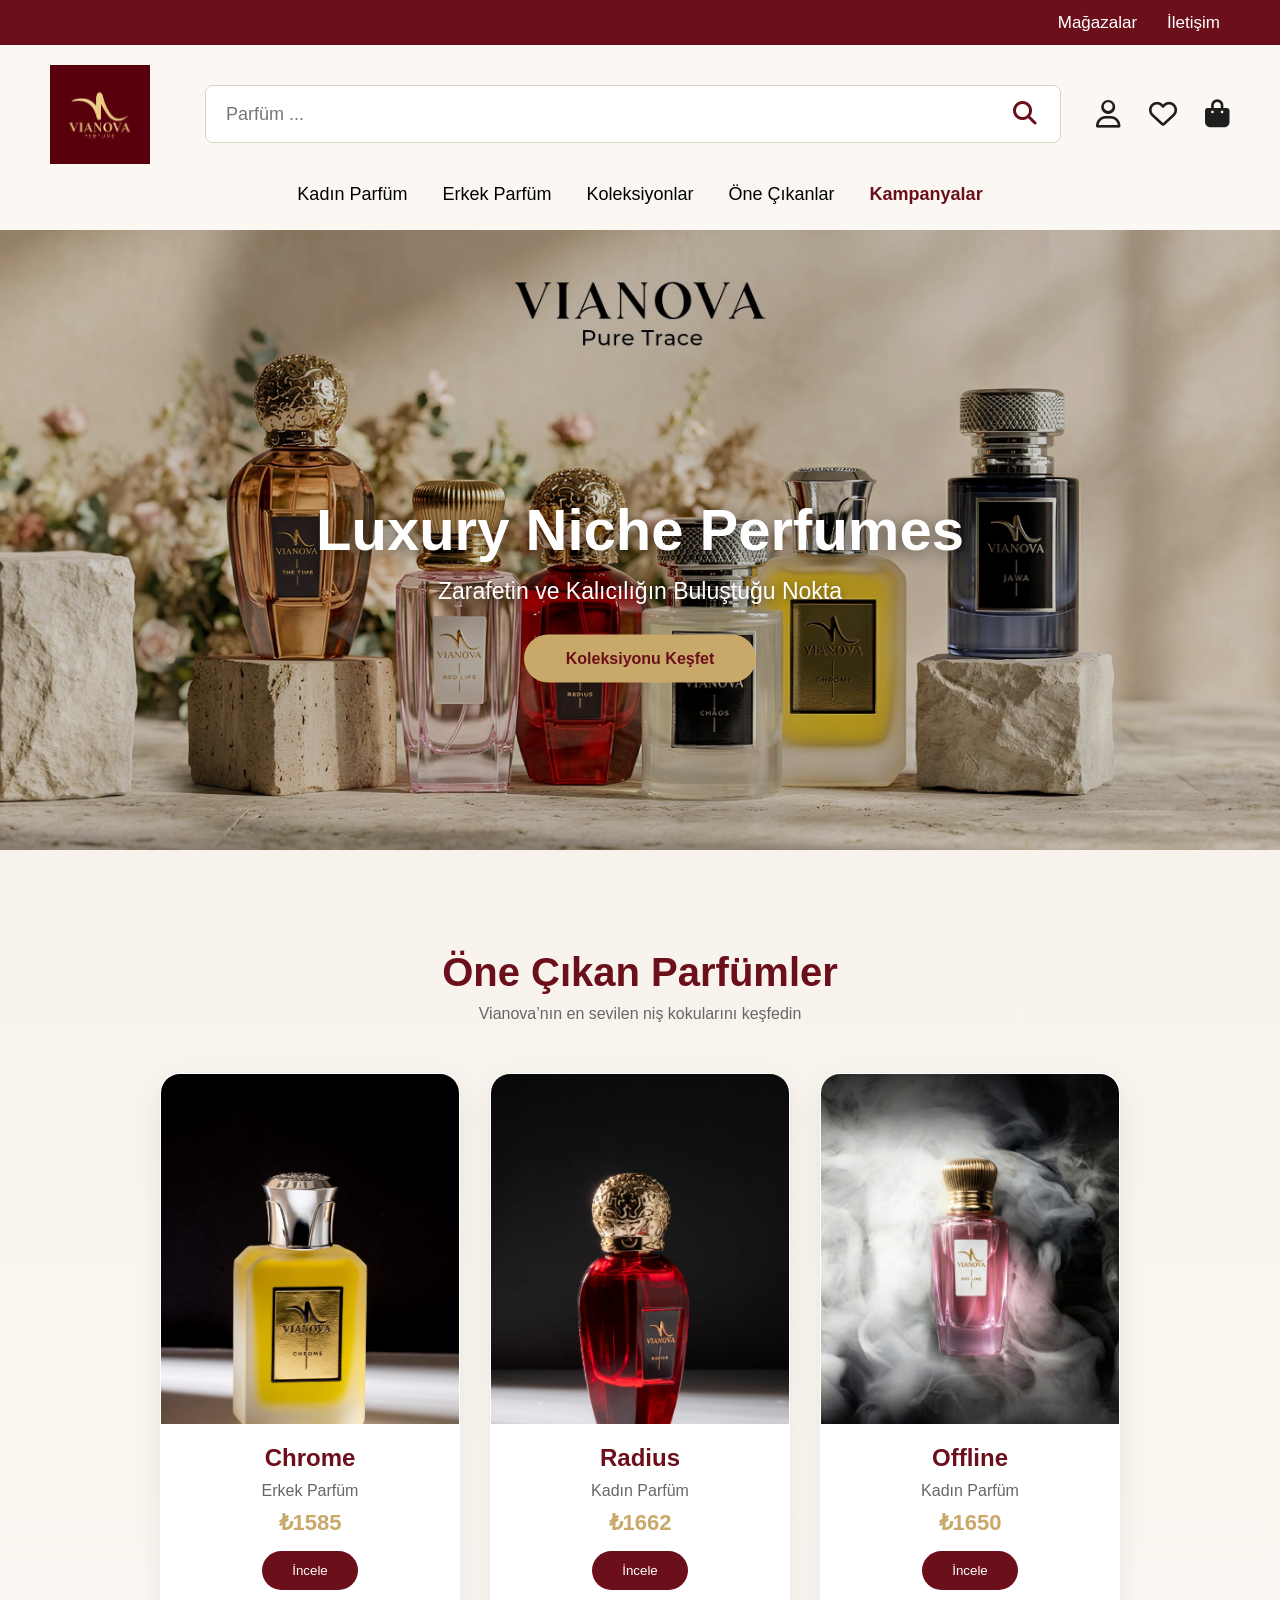
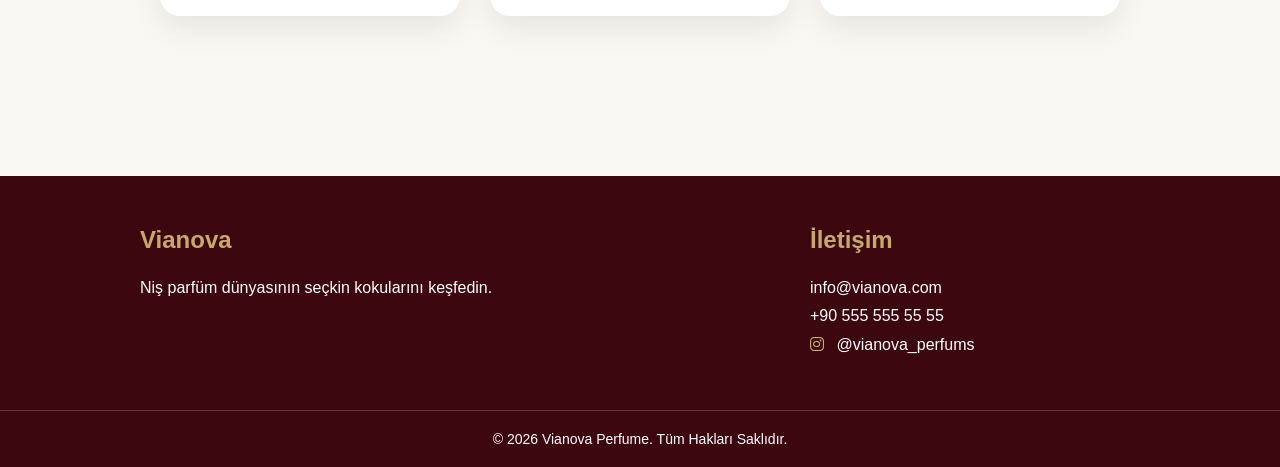
==== index.html @ 957cc96c "Fix image paths in hero section and add fade-up animations for overlay elements" ====
<!DOCTYPE html>
<html lang="tr">
<head>
    <meta charset="UTF-8">
    <meta name="viewport" content="width=device-width, initial-scale=1.0">
    <title>Vianova Parfüm</title>
    <link rel="stylesheet" href="https://cdnjs.cloudflare.com/ajax/libs/font-awesome/6.5.1/css/all.min.css">
    <link rel="stylesheet" href="style.css">
</head>

<body>

    <header class="top-header">

    <div class="top-links">
        <a href="#">Mağazalar</a>
        <a href="#">İletişim</a>
    </div>

    <div class="main-header">
        <div class="logo">
    <img src="../images/vianovalogo.png" alt="Vianova">
</div>

        <div class="search-container">
            <input type="text" id="searchInput">
            <button>
                <i class="fa-solid fa-magnifying-glass"></i>
            </button>
        </div>

        <div class="header-icons">
            <i class="fa-regular fa-user"></i>
            <i class="fa-regular fa-heart"></i>
            <i class="fa-solid fa-bag-shopping"></i>
        </div>
    </div>

    <nav class="category-menu">
        <a href="#"> Kadın Parfüm</a>
        <a href="#"> Erkek Parfüm</a>
        <a href="#"> Koleksiyonlar</a>
        <a href="#">Öne Çıkanlar</a>
        <a href="#">Kampanyalar</a>
    </nav>

</header>

    <section class="hero-banner">

    <img src="..//images/hero-banner.jpeg" alt="Vianova Perfume Collection">

    <div class="hero-overlay">
        <h1>Luxury Niche Perfumes</h1>

        <p>
            Zarafetin ve Kalıcılığın Buluştuğu Nokta
        </p>

        <button>Koleksiyonu Keşfet</button>
    </div>

</section>
    <section class="featured">
    <h2>Öne Çıkan Parfümler</h2>
    <p class="section-subtitle">Vianova’nın en sevilen niş kokularını keşfedin</p>

    <div class="featured-container">

        <div class="featured-card">
            <img src="../images/chrome.jpeg" alt="Chrome">
            <h3>Chrome</h3>
            <p>Erkek Parfüm</p>
            <span>₺1585</span>
            <button>İncele</button>
        </div>

        <div class="featured-card">
            <img src="../images/radius.jpeg" alt="Radius">
            <h3>Radius</h3>
            <p>Kadın Parfüm</p>
            <span>₺1662</span>
            <button>İncele</button>
        </div>

        <div class="featured-card">
            <img src="../images/offline2.jpeg" alt="Offline">
            <h3>Offline</h3>
            <p>Kadın Parfüm</p>
            <span>₺1650</span>
            <button>İncele</button>
        </div>

    </div>
</section>
 <footer class="footer">
    <div class="footer-content">

        <div class="footer-section">
            <h3>Vianova</h3>
            <p>Niş parfüm dünyasının seçkin kokularını keşfedin.</p>
        </div>

        <div class="footer-section contact-section">
            <h3>İletişim</h3>
            <p>info@vianova.com</p>
            <p>+90 555 555 55 55</p>
            <p>
                <i class="fa-brands fa-instagram"></i>
                @vianova_perfums
            </p>
        </div>

    </div>

    <div class="footer-bottom">
        <p>© 2026 Vianova Perfume. Tüm Hakları Saklıdır.</p>
    </div>
</footer>
<script>
const texts = [
    "Parfüm ...",
    "Kadın Parfümleri",
    "Erkek Parfümleri",
    "Niş Kokular",
    "Vianova Koleksiyonu"
];

let textIndex = 0;
let charIndex = 0;

const input = document.getElementById("searchInput");

function typeEffect() {

    let currentText = texts[textIndex];

    input.setAttribute(
        "placeholder",
        currentText.substring(0, charIndex + 1)
    );

    charIndex++;

    if(charIndex === currentText.length){

        setTimeout(() => {

            charIndex = 0;
            textIndex++;

            if(textIndex >= texts.length){
                textIndex = 0;
            }

        }, 1500);
    }
}

setInterval(typeEffect, 120);
</script>
</body>
</html>
---- style.css ----
*{
    margin:0;
    padding:0;
    box-sizing:border-box;
}

:root{
    --burgundy:#6b0f1a;
    --dark-burgundy:#3d0710;
    --gold:#c8a96a;
    --cream:#f7f2eb;
    --light-cream:#fbf8f3;
    --text:#1e1e1e;
}

body{
    font-family:Arial, sans-serif;
    background:var(--light-cream);
    color:var(--text);
}

.top-header{
    width:100%;
    background:var(--light-cream);
}

.top-links{
    height:45px;
    background:var(--burgundy);
    display:flex;
    justify-content:flex-end;
    align-items:center;
    padding:0 60px;
    gap:30px;
}

.top-links a{
    text-decoration:none;
    color:white;
    font-size:17px;
}

.main-header{
    display:flex;
    align-items:center;
    gap:35px;
    padding:20px 50px;
    background:var(--light-cream);
}

.logo{
    min-width:120px;
}

.logo img{
    width:100px;
    height:auto;
    display:block;
}

.search-container{
    flex:1;
    display:flex;
    height:58px;
    border:1px solid #d8cfc3;
    border-radius:8px;
    overflow:hidden;
    background:white;
}

.search-container input{
    flex:1;
    border:none;
    outline:none;
    padding:0 20px;
    font-size:18px;
    background:white;
}

.search-container button{
    width:70px;
    border:none;
    background:white;
    font-size:24px;
    cursor:pointer;
    color:var(--burgundy);
}

.header-icons{
    display:flex;
    gap:28px;
    font-size:28px;
    cursor:pointer;
}

.header-icons i:hover{
    color:var(--gold);
}

.category-menu{
    display:flex;
    justify-content:center;
    gap:35px;
    padding-bottom:25px;
    background:var(--light-cream);
}

.category-menu a{
    text-decoration:none;
    color:black;
    font-size:18px;
}

.category-menu a:hover{
    color:var(--gold);
}

.category-menu a:last-child{
    color:var(--burgundy);
    font-weight:bold;
}

.hero-banner{
    position:relative;
    width:100%;
    height:620px;
    overflow:hidden;
}

.hero-banner img{
    width:100%;
    height:100%;
    object-fit:cover;
    display:block;
}

.hero-banner::before{
    content:"";
    position:absolute;
    inset:0;
    background:rgba(0,0,0,0.18);
    z-index:1;
}

.hero-overlay{
    position:absolute;
    top:58%;
    left:50%;
    transform:translate(-50%,-50%);
    text-align:center;
    color:white;
    z-index:2;
    width:90%;
}

.hero-overlay h1{
    font-size:58px;
    margin-bottom:15px;
    text-shadow:0 4px 15px rgba(0,0,0,0.45);
}

.hero-overlay p{
    font-size:23px;
    margin-bottom:30px;
    text-shadow:0 2px 10px rgba(0,0,0,0.45);
}

.hero-overlay button{
    padding:15px 42px;
    border:none;
    border-radius:30px;
    background:var(--gold);
    color:var(--burgundy);
    font-weight:bold;
    font-size:16px;
    cursor:pointer;
    transition:0.3s;
}

.hero-overlay button:hover{
    transform:translateY(-3px);
    background:#d8bb78;
}

.featured{
    padding:100px 60px 80px;
    background:linear-gradient(to bottom,var(--cream),var(--light-cream));
    text-align:center;
}

.featured h2{
    font-size:40px;
    color:var(--burgundy);
}

.section-subtitle{
    color:#666;
    margin-top:10px;
}

.featured-container{
    display:flex;
    justify-content:center;
    gap:30px;
    margin-top:50px;
    flex-wrap:wrap;
}

.featured-card{
    width:300px;
    background:white;
    border-radius:20px;
    overflow:hidden;
    box-shadow:0 12px 30px rgba(0,0,0,0.08);
    transition:0.3s;
    border:1px solid transparent;
}

.featured-card:hover{
    transform:translateY(-10px);
    border:1px solid var(--gold);
}

.featured-card img{
    width:100%;
    height:350px;
    object-fit:cover;
    display:block;
}

.featured-card h3{
    color:var(--burgundy);
    margin-top:20px;
    font-size:24px;
}

.featured-card p{
    color:#666;
    margin:10px 0;
}

.featured-card span{
    display:block;
    color:var(--gold);
    font-size:22px;
    font-weight:bold;
    margin-bottom:15px;
}

.featured-card button{
    margin-bottom:25px;
    padding:12px 30px;
    border:none;
    background:var(--burgundy);
    color:white;
    border-radius:30px;
    cursor:pointer;
}

.featured-card button:hover{
    background:var(--dark-burgundy);
    color:var(--gold);
}

.footer{
    background:var(--dark-burgundy);
    color:white;
    margin-top:80px;
}

.footer-content{
    max-width:1200px;
    margin:auto;
    padding:50px 100px;
    display:flex;
    justify-content:space-between;
    align-items:flex-start;
}

.footer-section{
    width:45%;
}

.contact-section{
    text-align:left;
    padding-left:120px;
}

.footer-section h3{
    color:var(--gold);
    margin-bottom:20px;
    font-size:24px;
}

.footer-section p{
    color:white;
    line-height:1.8;
    font-size:16px;
}

.footer-section i{
    margin-right:8px;
    color:var(--gold);
}

.footer-bottom{
    border-top:1px solid rgba(255,255,255,0.2);
    text-align:center;
    padding:20px;
    font-size:14px;
    color:white;
}

@media(max-width:768px){
    .main-header{
        flex-direction:column;
        padding:20px;
    }

    .search-container{
        width:100%;
    }

    .category-menu{
        flex-wrap:wrap;
        gap:18px;
        padding:15px;
    }

    .hero-banner{
        height:450px;
    }

    .hero-overlay h1{
        font-size:36px;
    }

    .hero-overlay p{
        font-size:18px;
    }

    .footer-content{
        flex-direction:column;
        padding:40px 30px;
        gap:30px;
    }

    .footer-section{
        width:100%;
    }

    .contact-section{
        padding-left:0;
    }
}
.hero-overlay h1{
    animation:fadeUp 1.5s ease;
}

.hero-overlay p{
    animation:fadeUp 2s ease;
}

.hero-overlay button{
    animation:fadeUp 2.5s ease;
}

@keyframes fadeUp{
    from{
        opacity:0;
        transform:translateY(40px);
    }

    to{
        opacity:1;
        transform:translateY(0);
    }
}

 






/* PRODUCTS PAGE */

.products-header {
  width: 100%;
  background-color: #f7d6e6;
  padding: 18px 60px;
  box-sizing: border-box;
}

.products-navbar {
  display: flex;
  justify-content: space-between;
  align-items: center;
}

.products-logo {
  text-decoration: none;
  font-size: 34px;
  font-weight: bold;
  letter-spacing: 4px;
  color: #d46a92;
}

.products-nav-links {
  display: flex;
  gap: 28px;
}

.products-nav-links a {
  text-decoration: none;
  color: #222;
  font-size: 16px;
  font-weight: 500;
}

.products-nav-links a:hover {
  color: #d46a92;
}

.products-hero {
  text-align: center;
  padding: 70px 20px 35px;
  background: linear-gradient(135deg, #fff5f8, #f7d6e6);
}

.products-hero h1 {
  font-size: 44px;
  color: #2b1d18;
  margin-bottom: 12px;
}

.products-hero p {
  font-size: 18px;
  color: #6f5b52;
}

.filter-section {
  display: flex;
  justify-content: center;
  gap: 15px;
  padding: 30px 20px;
  flex-wrap: wrap;
  background-color: #fff;
}

.filter-section input,
.filter-section select {
  padding: 12px 15px;
  border: 1px solid #d9b8c7;
  border-radius: 8px;
  font-size: 15px;
  outline: none;
  min-width: 180px;
}

.filter-section input:focus,
.filter-section select:focus {
  border-color: #d46a92;
}

.products-container {
  width: 90%;
  margin: 30px auto 70px;
  display: grid;
  grid-template-columns: repeat(auto-fit, minmax(260px, 1fr));
  gap: 30px;
}

.product-card {
  background-color: #fff;
  border-radius: 18px;
  overflow: hidden;
  box-shadow: 0 8px 24px rgba(0, 0, 0, 0.10);
  transition: 0.3s ease;
}

.product-card:hover {
  transform: translateY(-8px);
}

.product-img {
  width: 100%;
  height: 330px;
  object-fit: cover;
  display: block;
  background-color: #f4f4f4;
}

.product-info {
  padding: 20px;
}

.category-tag {
  display: inline-block;
  background-color: #2b1d18;
  color: white;
  padding: 5px 13px;
  border-radius: 20px;
  font-size: 12px;
  margin-bottom: 10px;
}

.product-info h3 {
  font-size: 24px;
  color: #2b1d18;
  margin-bottom: 6px;
}

.brand,
.scent {
  color: #7b6b63;
  margin-bottom: 5px;
}

.price {
  font-size: 21px;
  font-weight: bold;
  color: #d46a92;
  margin: 12px 0;
}

.product-buttons {
  display: flex;
  gap: 10px;
  margin-top: 15px;
}

.product-buttons button {
  flex: 1;
  padding: 10px;
  border: none;
  border-radius: 8px;
  background-color: #2b1d18;
  color: white;
  cursor: pointer;
  transition: 0.3s;
}

.product-buttons button:hover {
  background-color: #d46a92;
}

.cart-btn {
  background-color: #d46a92 !important;
}

.cart-btn:hover {
  background-color: #2b1d18 !important;
}

.no-products {
  grid-column: 1 / -1;
  text-align: center;
  font-size: 20px;
  color: #7b6b63;
}

@media (max-width: 768px) {
  .products-header {
    padding: 18px 25px;
  }

  .products-navbar {
    flex-direction: column;
    gap: 15px;
  }

  .products-nav-links {
    flex-wrap: wrap;
    justify-content: center;
    gap: 15px;
  }

  .products-hero h1 {
    font-size: 32px;
  }
}
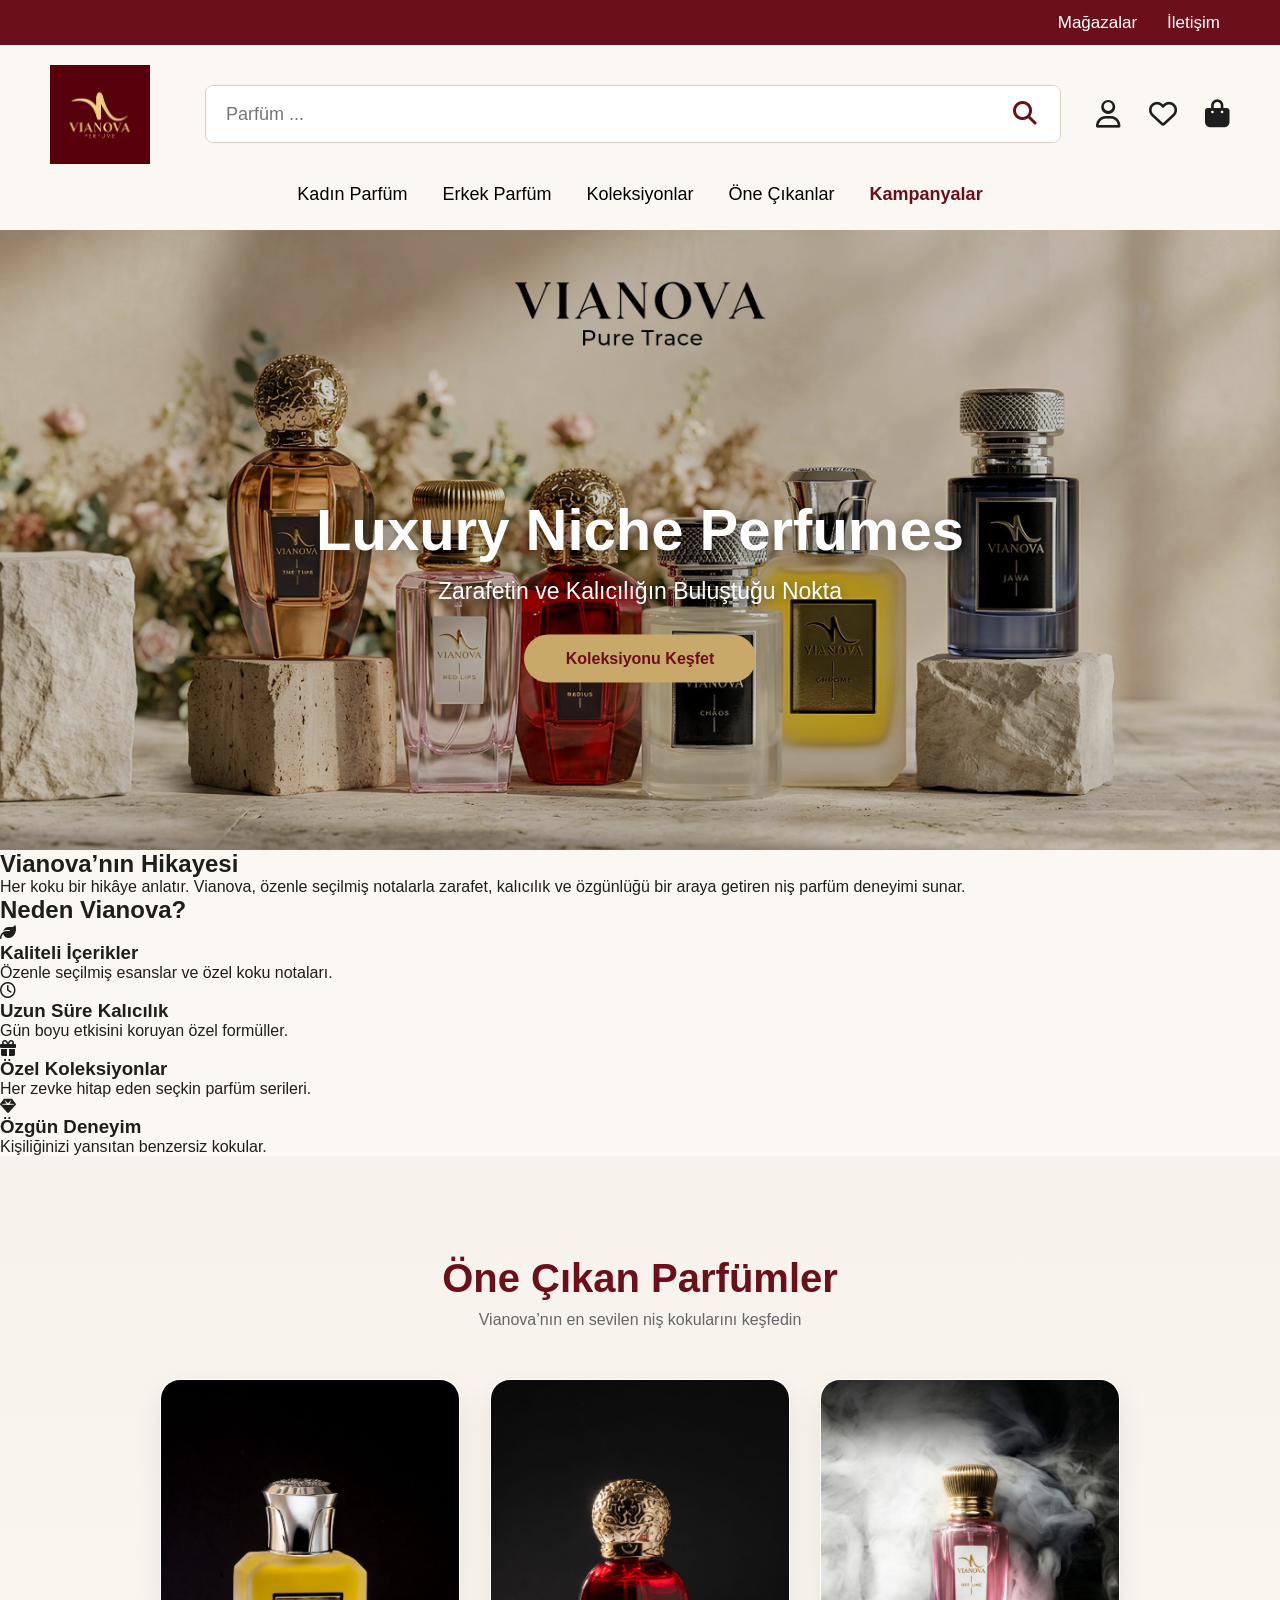
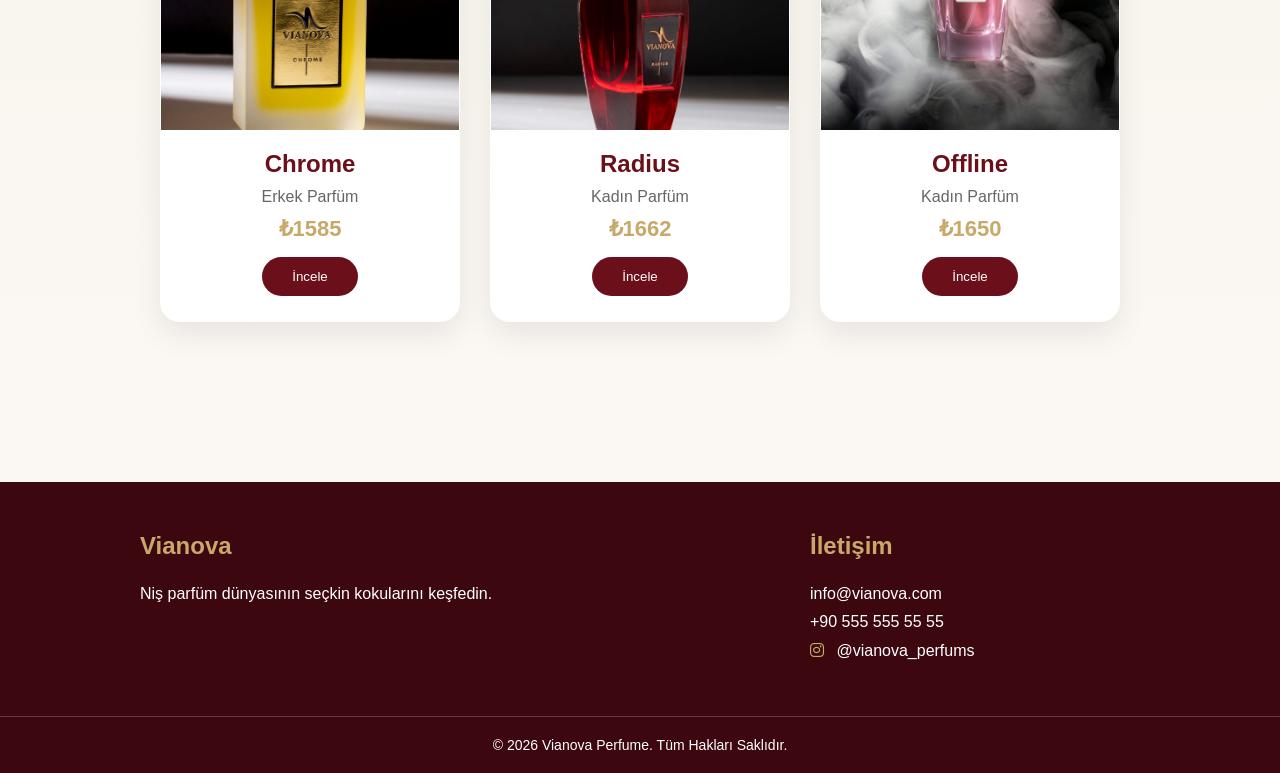
==== commit dac0371c: "Add main HTML structure with header, hero section, brand story, and featured products" ====
--- a/index.html
+++ b/index.html
@@ -61,6 +61,47 @@
     </div>
 
 </section>
+<section class="brand-story">
+    <h2>Vianova’nın Hikayesi</h2>
+    <p>
+        Her koku bir hikâye anlatır. Vianova, özenle seçilmiş notalarla
+        zarafet, kalıcılık ve özgünlüğü bir araya getiren niş parfüm
+        deneyimi sunar.
+    </p>
+</section>
+<section class="why-vianova">
+
+    <h2>Neden Vianova?</h2>
+
+    <div class="why-container">
+
+        <div class="why-card">
+            <i class="fa-solid fa-leaf"></i>
+            <h3>Kaliteli İçerikler</h3>
+            <p>Özenle seçilmiş esanslar ve özel koku notaları.</p>
+        </div>
+
+        <div class="why-card">
+            <i class="fa-regular fa-clock"></i>
+            <h3>Uzun Süre Kalıcılık</h3>
+            <p>Gün boyu etkisini koruyan özel formüller.</p>
+        </div>
+
+        <div class="why-card">
+            <i class="fa-solid fa-gift"></i>
+            <h3>Özel Koleksiyonlar</h3>
+            <p>Her zevke hitap eden seçkin parfüm serileri.</p>
+        </div>
+
+        <div class="why-card">
+            <i class="fa-solid fa-gem"></i>
+            <h3>Özgün Deneyim</h3>
+            <p>Kişiliğinizi yansıtan benzersiz kokular.</p>
+        </div>
+
+    </div>
+
+</section>
     <section class="featured">
     <h2>Öne Çıkan Parfümler</h2>
     <p class="section-subtitle">Vianova’nın en sevilen niş kokularını keşfedin</p>
--- a/style.css
+++ b/style.css
@@ -353,29 +353,6 @@
         padding-left:0;
     }
 }
-.hero-overlay h1{
-    animation:fadeUp 1.5s ease;
-}
-
-.hero-overlay p{
-    animation:fadeUp 2s ease;
-}
-
-.hero-overlay button{
-    animation:fadeUp 2.5s ease;
-}
-
-@keyframes fadeUp{
-    from{
-        opacity:0;
-        transform:translateY(40px);
-    }
-
-    to{
-        opacity:1;
-        transform:translateY(0);
-    }
-}
 
  
 
@@ -580,4 +557,215 @@
   .products-hero h1 {
     font-size: 32px;
   }
-}+}
+ HEAD
+
+
+
+/* PRODUCT DETAIL PAGE */
+
+.detail-page {
+  width: 90%;
+  margin: 40px auto 80px;
+}
+
+.back-link {
+  display: inline-block;
+  margin-bottom: 25px;
+  text-decoration: none;
+  color: #d46a92;
+  font-weight: bold;
+}
+
+.detail-container {
+  display: grid;
+  grid-template-columns: 1fr 1fr;
+  gap: 45px;
+  align-items: start;
+}
+
+.detail-images {
+  width: 100%;
+}
+
+.main-detail-img {
+  width: 100%;
+  height: 560px;
+  object-fit: cover;
+  border-radius: 20px;
+  box-shadow: 0 8px 24px rgba(0, 0, 0, 0.12);
+}
+
+.thumbnail-row {
+  display: flex;
+  gap: 15px;
+  margin-top: 18px;
+}
+
+.thumbnail-row img {
+  width: 110px;
+  height: 110px;
+  object-fit: cover;
+  border-radius: 12px;
+  cursor: pointer;
+  border: 2px solid transparent;
+  transition: 0.3s;
+}
+
+.thumbnail-row img:hover {
+  border-color: #d46a92;
+  transform: scale(1.04);
+}
+
+.detail-info h1 {
+  font-size: 46px;
+  color: #2b1d18;
+  margin: 14px 0 8px;
+}
+
+.detail-brand,
+.detail-scent {
+  color: #7b6b63;
+  font-size: 17px;
+  margin-bottom: 8px;
+}
+
+.detail-price {
+  font-size: 30px;
+  font-weight: bold;
+  color: #d46a92;
+  margin: 18px 0;
+}
+
+.detail-description {
+  font-size: 17px;
+  line-height: 1.7;
+  color: #4f433e;
+  margin-bottom: 28px;
+}
+
+.notes-box {
+  background-color: #fff5f8;
+  padding: 25px;
+  border-radius: 18px;
+  margin-bottom: 28px;
+}
+
+.notes-box h3 {
+  color: #2b1d18;
+  font-size: 24px;
+  margin-bottom: 18px;
+}
+
+.note-item {
+  margin-bottom: 14px;
+  color: #5c4a43;
+  line-height: 1.5;
+}
+
+.note-item strong {
+  display: block;
+  color: #2b1d18;
+  margin-bottom: 4px;
+}
+
+.detail-buttons {
+  display: flex;
+  gap: 15px;
+}
+
+.detail-buttons button {
+  padding: 13px 22px;
+  border: none;
+  border-radius: 10px;
+  cursor: pointer;
+  font-size: 15px;
+  color: white;
+  background-color: #2b1d18;
+  transition: 0.3s;
+}
+
+.detail-buttons button:hover {
+  background-color: #d46a92;
+}
+
+.favorite-btn {
+  background-color: #d46a92 !important;
+}
+
+.favorite-btn:hover {
+  background-color: #2b1d18 !important;
+}
+
+.detail-error {
+  text-align: center;
+  padding: 80px 20px;
+}
+
+.detail-error a {
+  color: #d46a92;
+  font-weight: bold;
+}
+
+@media (max-width: 850px) {
+  .detail-container {
+    grid-template-columns: 1fr;
+  }
+
+  .main-detail-img {
+    height: 430px;
+  }
+
+  .detail-info h1 {
+    font-size: 36px;
+  }
+
+.quiz-popup {
+    position: fixed;
+    top: 120px;
+    left: 20px;
+    width: 250px;
+    background: #f7dede;
+    color: #5a1f2d;
+    padding: 20px;
+    border-radius: 15px;
+    z-index: 999;
+}
+
+.quiz-modal {
+    display: none;
+    position: fixed;
+    inset: 0;
+    background: rgba(0,0,0,0.45);
+    z-index: 1000;
+}
+
+.quiz-box {
+    background: #fff7f8;
+    color: #4a1c27;
+    width: 90%;
+    max-width: 600px;
+    margin: 80px auto;
+    padding: 25px;
+    border-radius: 18px;
+    position: relative;
+}
+
+.quiz-box label {
+    display: block;
+    margin: 8px 0;
+}
+
+.close-btn {
+    position: absolute;
+    top: 12px;
+    right: 12px;
+}
+
+#quizResult {
+    margin-top: 20px;
+    padding: 15px;
+    background: #f7dede;
+    border-radius: 12px;
+
+} }
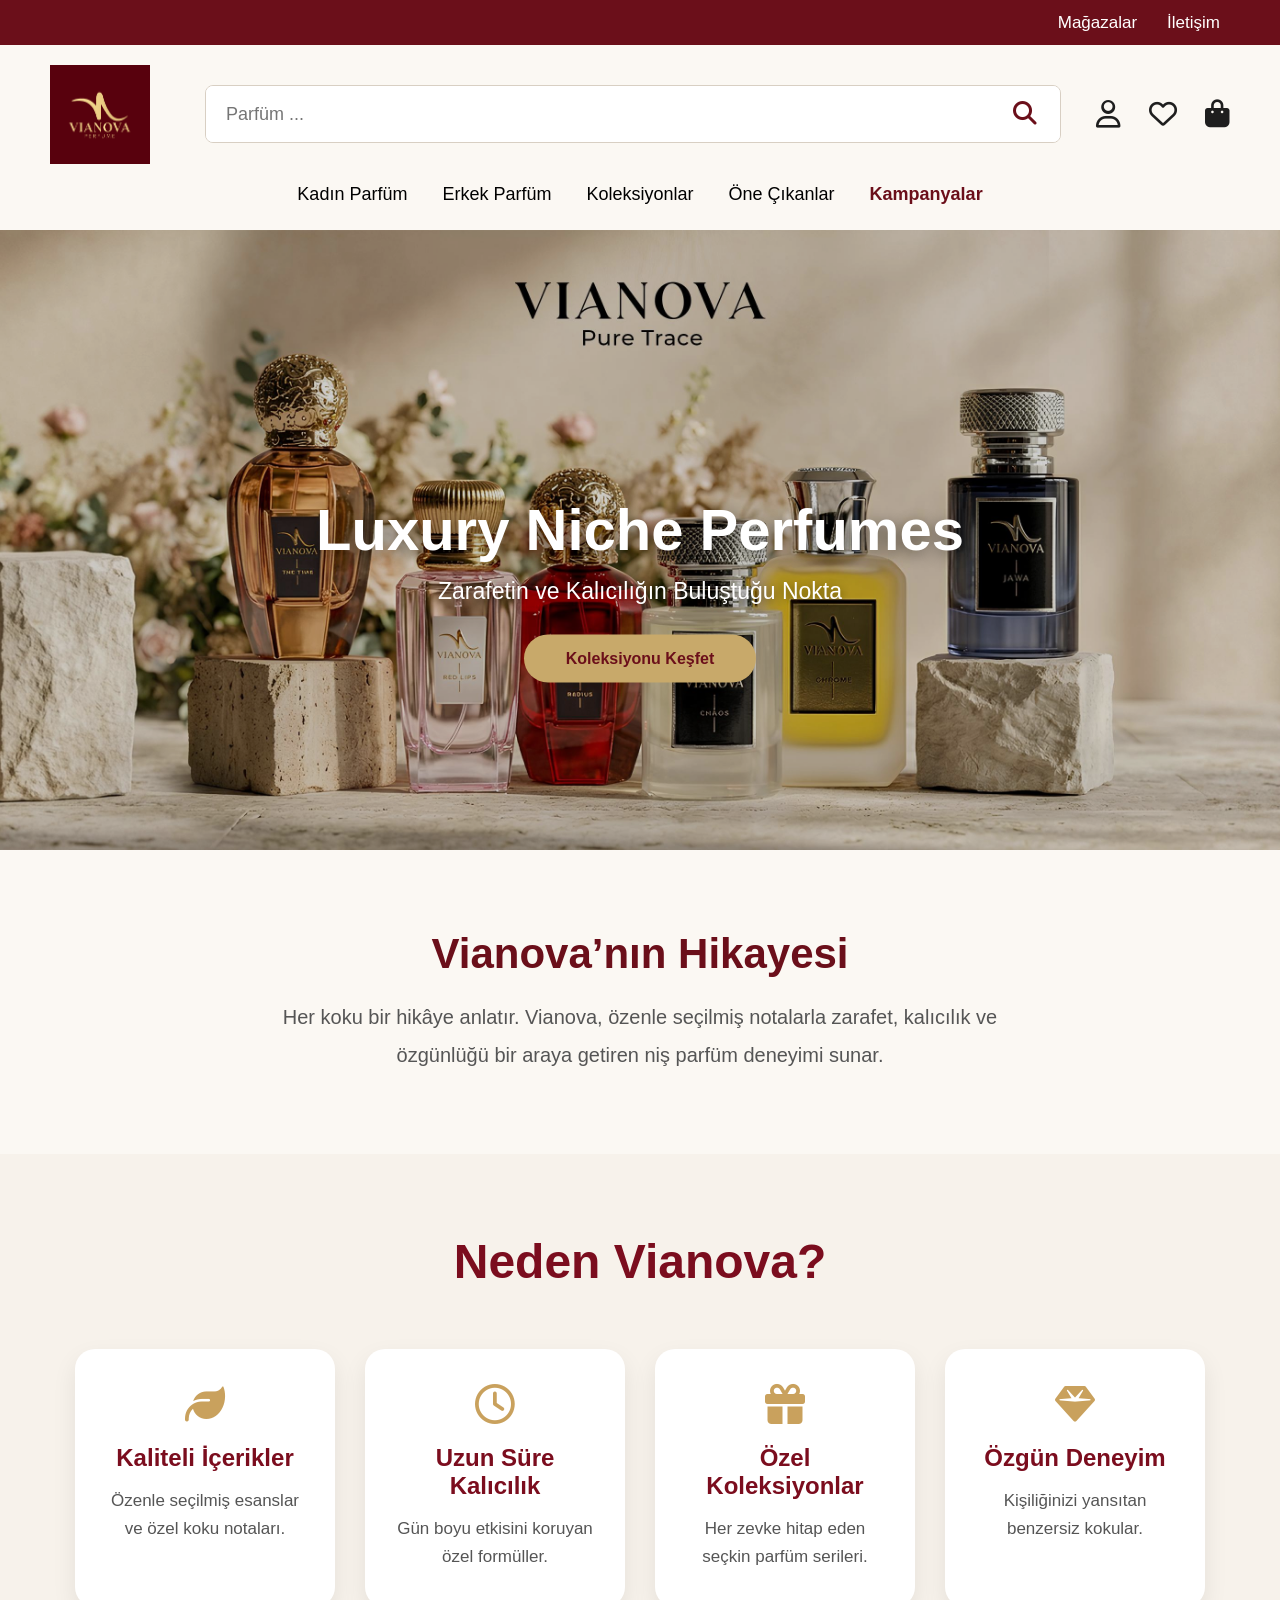
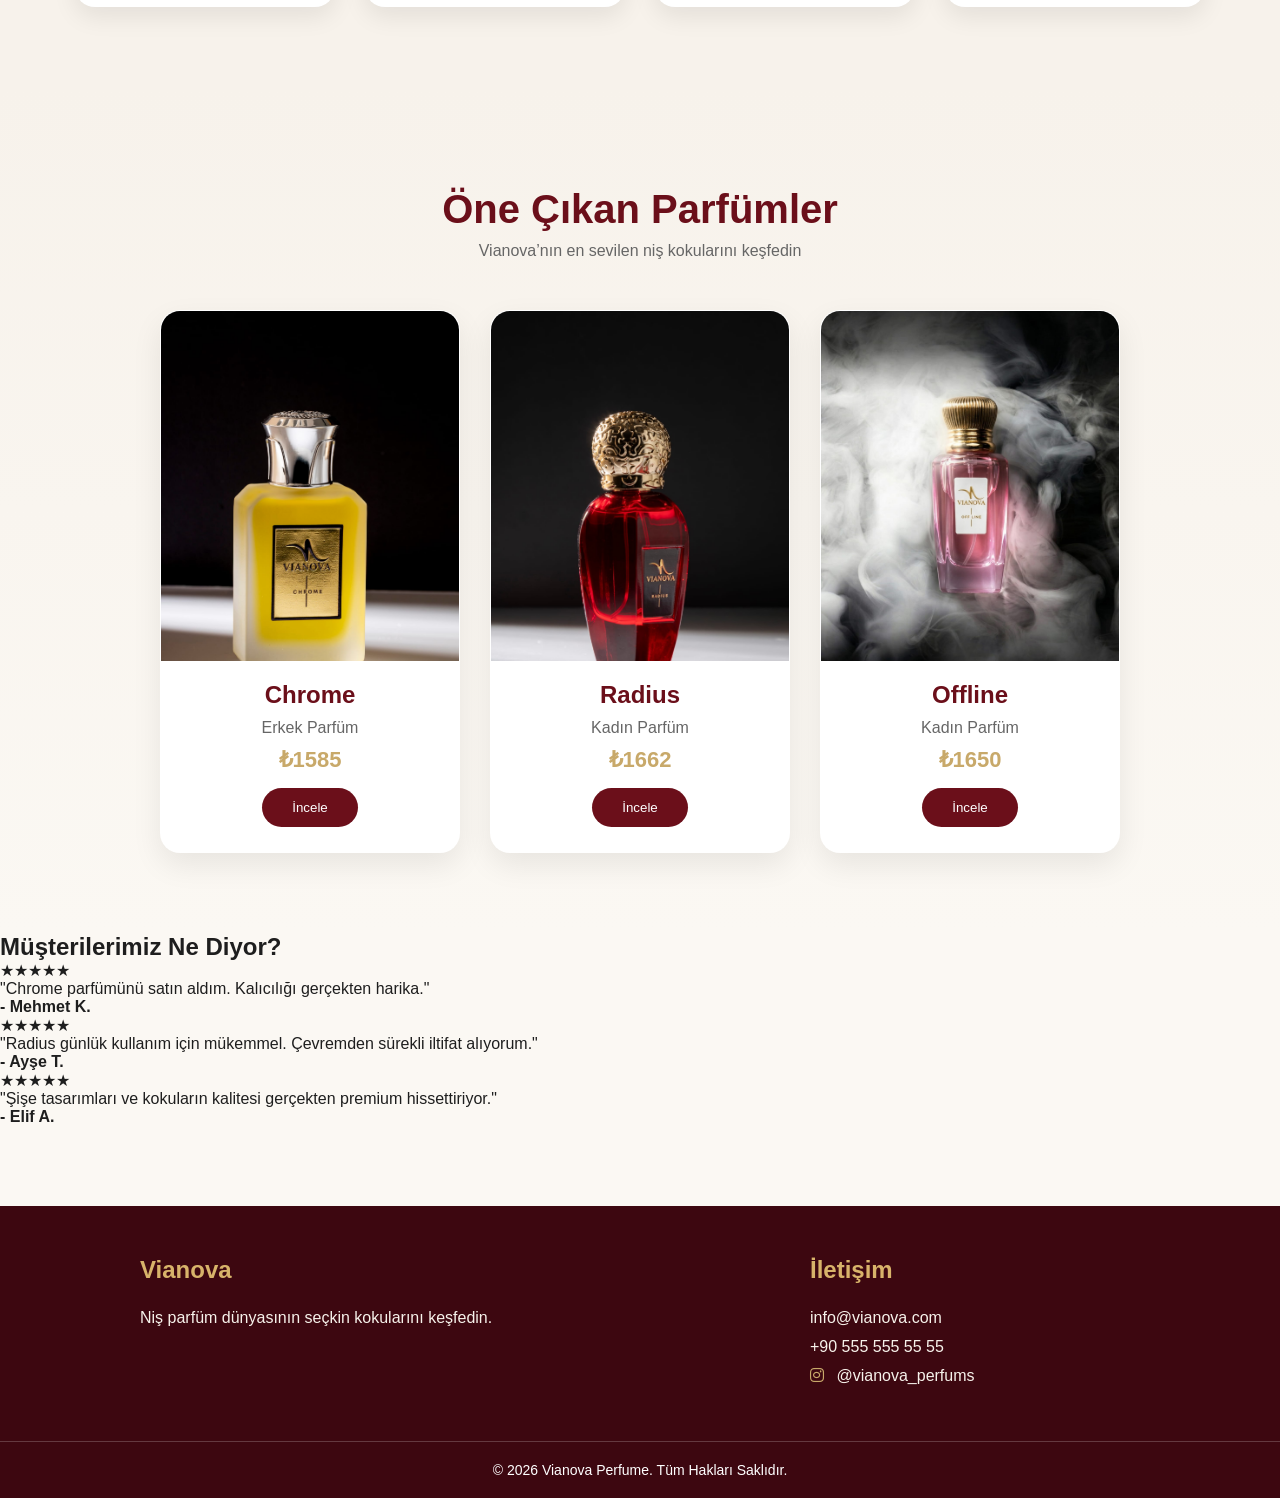
==== commit 58d24b27: "Add customer reviews section to index.html" ====
--- a/index.html
+++ b/index.html
@@ -134,6 +134,42 @@
 
     </div>
 </section>
+<section class="reviews">
+
+    <h2>Müşterilerimiz Ne Diyor?</h2>
+
+    <div class="reviews-container">
+
+        <div class="review-card">
+            <div class="stars">★★★★★</div>
+            <p>
+                "Chrome parfümünü satın aldım.
+                Kalıcılığı gerçekten harika."
+            </p>
+            <h4>- Mehmet K.</h4>
+        </div>
+
+        <div class="review-card">
+            <div class="stars">★★★★★</div>
+            <p>
+                "Radius günlük kullanım için mükemmel.
+                Çevremden sürekli iltifat alıyorum."
+            </p>
+            <h4>- Ayşe T.</h4>
+        </div>
+
+        <div class="review-card">
+            <div class="stars">★★★★★</div>
+            <p>
+                "Şişe tasarımları ve kokuların kalitesi
+                gerçekten premium hissettiriyor."
+            </p>
+            <h4>- Elif A.</h4>
+        </div>
+
+    </div>
+
+</section>
  <footer class="footer">
     <div class="footer-content">
 
--- a/style.css
+++ b/style.css
@@ -287,13 +287,13 @@
 }
 
 .footer-section h3{
-    color:var(--gold);
+    color:#d8b36a;
     margin-bottom:20px;
     font-size:24px;
 }
 
 .footer-section p{
-    color:white;
+    color:#f7f2eb;
     line-height:1.8;
     font-size:16px;
 }
@@ -352,6 +352,110 @@
     .contact-section{
         padding-left:0;
     }
+}
+.hero-overlay h1{
+    animation:fadeUp 1.5s ease;
+}
+
+.hero-overlay p{
+    animation:fadeUp 2s ease;
+}
+
+.hero-overlay button{
+    animation:fadeUp 2.5s ease;
+}
+
+@keyframes fadeUp{
+    from{
+        opacity:0;
+        transform:translateY(40px);
+    }
+
+    to{
+        opacity:1;
+        transform:translateY(0);
+    }
+}
+.hero-banner img{
+    animation:zoomHero 15s infinite alternate ease-in-out;
+}
+
+@keyframes zoomHero{
+    from{
+        transform:scale(1);
+    }
+
+    to{
+        transform:scale(1.08);
+    }
+}
+.brand-story{
+    padding:80px 20px;
+    text-align:center;
+    background:var(--light-cream);
+}
+
+.brand-story h2{
+    font-size:42px;
+    color:var(--burgundy);
+    margin-bottom:20px;
+}
+
+.brand-story p{
+    max-width:800px;
+    margin:auto;
+    font-size:20px;
+    line-height:1.9;
+    color:#555;
+}
+.why-vianova{
+    padding:80px 20px;
+    text-align:center;
+    background:#f7f2eb;
+}
+
+.why-vianova h2{
+    font-size:48px;
+    color:#7b0d1e;
+    margin-bottom:60px;
+}
+
+.why-container{
+    display:flex;
+    justify-content:center;
+    gap:30px;
+    flex-wrap:wrap;
+}
+
+.why-card{
+    width:260px;
+    background:white;
+    padding:35px 25px;
+    border-radius:20px;
+    box-shadow:0 10px 25px rgba(0,0,0,0.08);
+    transition:0.3s;
+}
+
+.why-card:hover{
+    transform:translateY(-10px);
+}
+
+.why-card i{
+    font-size:40px;
+    color:#c9a15d;
+    margin-bottom:20px;
+}
+
+.why-card h3{
+    color:#7b0d1e;
+    font-size:24px;
+    margin-bottom:15px;
+}
+
+.why-card p{
+    color:#555;
+    font-size:17px;
+    line-height:1.7;
 }
 
  
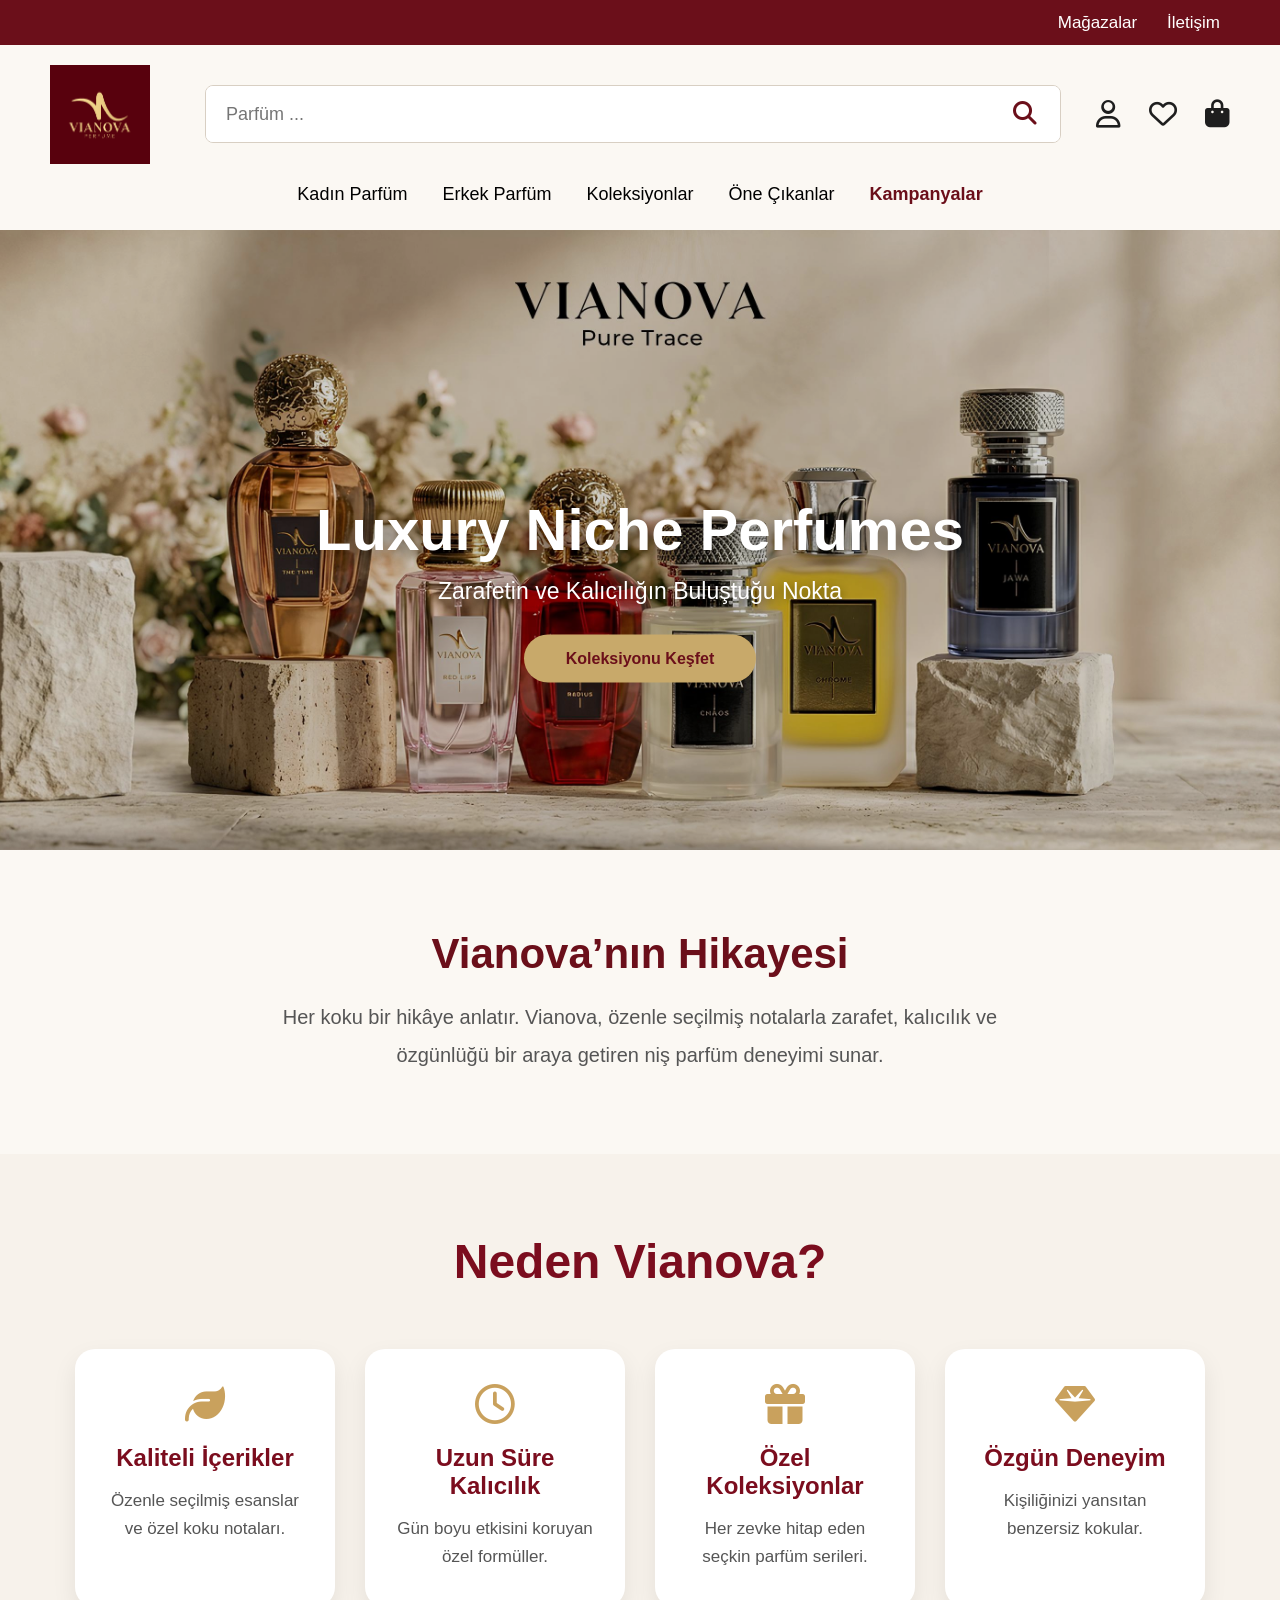
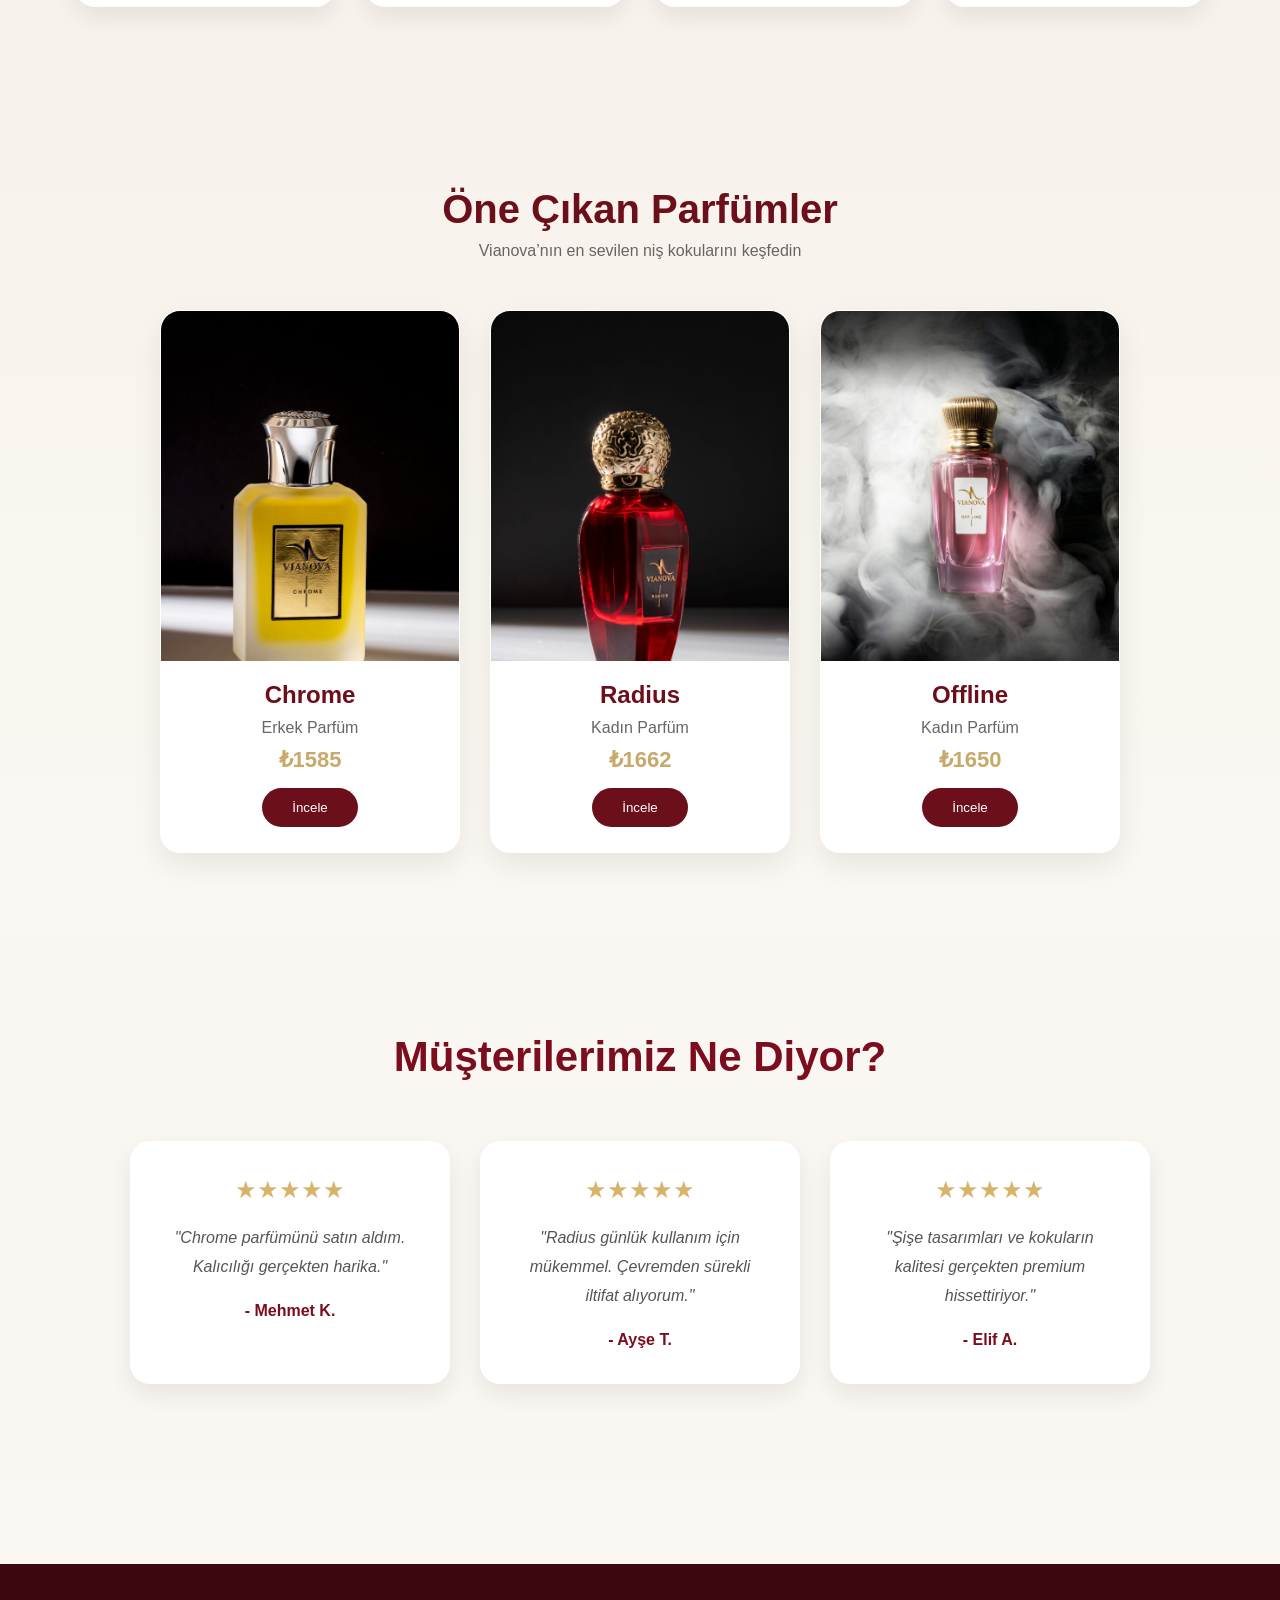
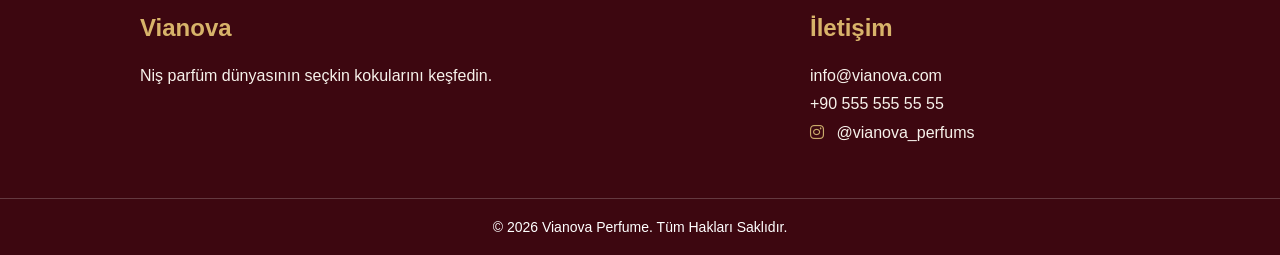
==== commit e8aac36e: "Add loader section to index.html" ====
--- a/index.html
+++ b/index.html
@@ -9,6 +9,10 @@
 </head>
 
 <body>
+    <div id="loader">
+    <h1>VIANOVA</h1>
+    <p>Luxury Niche Perfumes</p>
+</div>
 
     <header class="top-header">
 
--- a/style.css
+++ b/style.css
@@ -457,6 +457,156 @@
     font-size:17px;
     line-height:1.7;
 }
+/* Müşteri Yorumları */
+
+.reviews{
+    padding:100px 50px;
+    text-align:center;
+    background:#faf7f2;
+}
+
+.reviews h2{
+    font-size:42px;
+    color:#7b0d1e;
+    margin-bottom:60px;
+}
+
+.reviews-container{
+    display:flex;
+    justify-content:center;
+    gap:30px;
+    flex-wrap:wrap;
+}
+
+.review-card{
+    width:320px;
+    background:white;
+    padding:35px;
+    border-radius:20px;
+    box-shadow:0 10px 25px rgba(0,0,0,0.08);
+    transition:0.3s;
+}
+
+.review-card:hover{
+    transform:translateY(-8px);
+}
+
+.stars{
+    color:#d8b36a;
+    font-size:24px;
+    margin-bottom:20px;
+}
+
+.review-card p{
+    color:#555;
+    line-height:1.8;
+    font-style:italic;
+}
+
+.review-card h4{
+    margin-top:20px;
+    color:#7b0d1e;
+}
+/* Lüks Açılış Ekranı */
+
+#loader{
+    position:fixed;
+    top:0;
+    left:0;
+    width:100%;
+    height:100vh;
+    background:radial-gradient(circle,#7b0d1e,#3d0710);
+    z-index:9999;
+    display:flex;
+    flex-direction:column;
+    justify-content:center;
+    align-items:center;
+    overflow:hidden;
+    animation:loaderFade 4s forwards;
+}
+
+#loader::before{
+    content:"";
+    position:absolute;
+    width:400px;
+    height:400px;
+    background:rgba(216,179,106,0.12);
+    filter:blur(80px);
+    border-radius:50%;
+    animation:smokeMove 4s infinite alternate;
+}
+
+#loader h1{
+    color:#d8b36a;
+    font-size:90px;
+    letter-spacing:12px;
+    margin-bottom:12px;
+    z-index:2;
+    animation:goldGlow 2s infinite alternate, letterOpen 2s ease;
+}
+
+#loader p{
+    color:#f5efe2;
+    font-size:24px;
+    letter-spacing:5px;
+    z-index:2;
+    animation:fadeText 2.5s ease;
+}
+
+@keyframes goldGlow{
+    from{
+        text-shadow:0 0 10px rgba(216,179,106,0.4);
+    }
+    to{
+        text-shadow:0 0 30px rgba(216,179,106,0.9);
+    }
+}
+
+@keyframes letterOpen{
+    from{
+        letter-spacing:35px;
+        opacity:0;
+    }
+    to{
+        letter-spacing:12px;
+        opacity:1;
+    }
+}
+
+@keyframes fadeText{
+    from{
+        opacity:0;
+        transform:translateY(20px);
+    }
+    to{
+        opacity:1;
+        transform:translateY(0);
+    }
+}
+
+@keyframes smokeMove{
+    from{
+        transform:translate(-120px,-80px);
+    }
+    to{
+        transform:translate(120px,80px);
+    }
+}
+
+@keyframes loaderFade{
+    0%{
+        opacity:1;
+        visibility:visible;
+    }
+    80%{
+        opacity:1;
+        visibility:visible;
+    }
+    100%{
+        opacity:0;
+        visibility:hidden;
+    }
+}
 
  
 
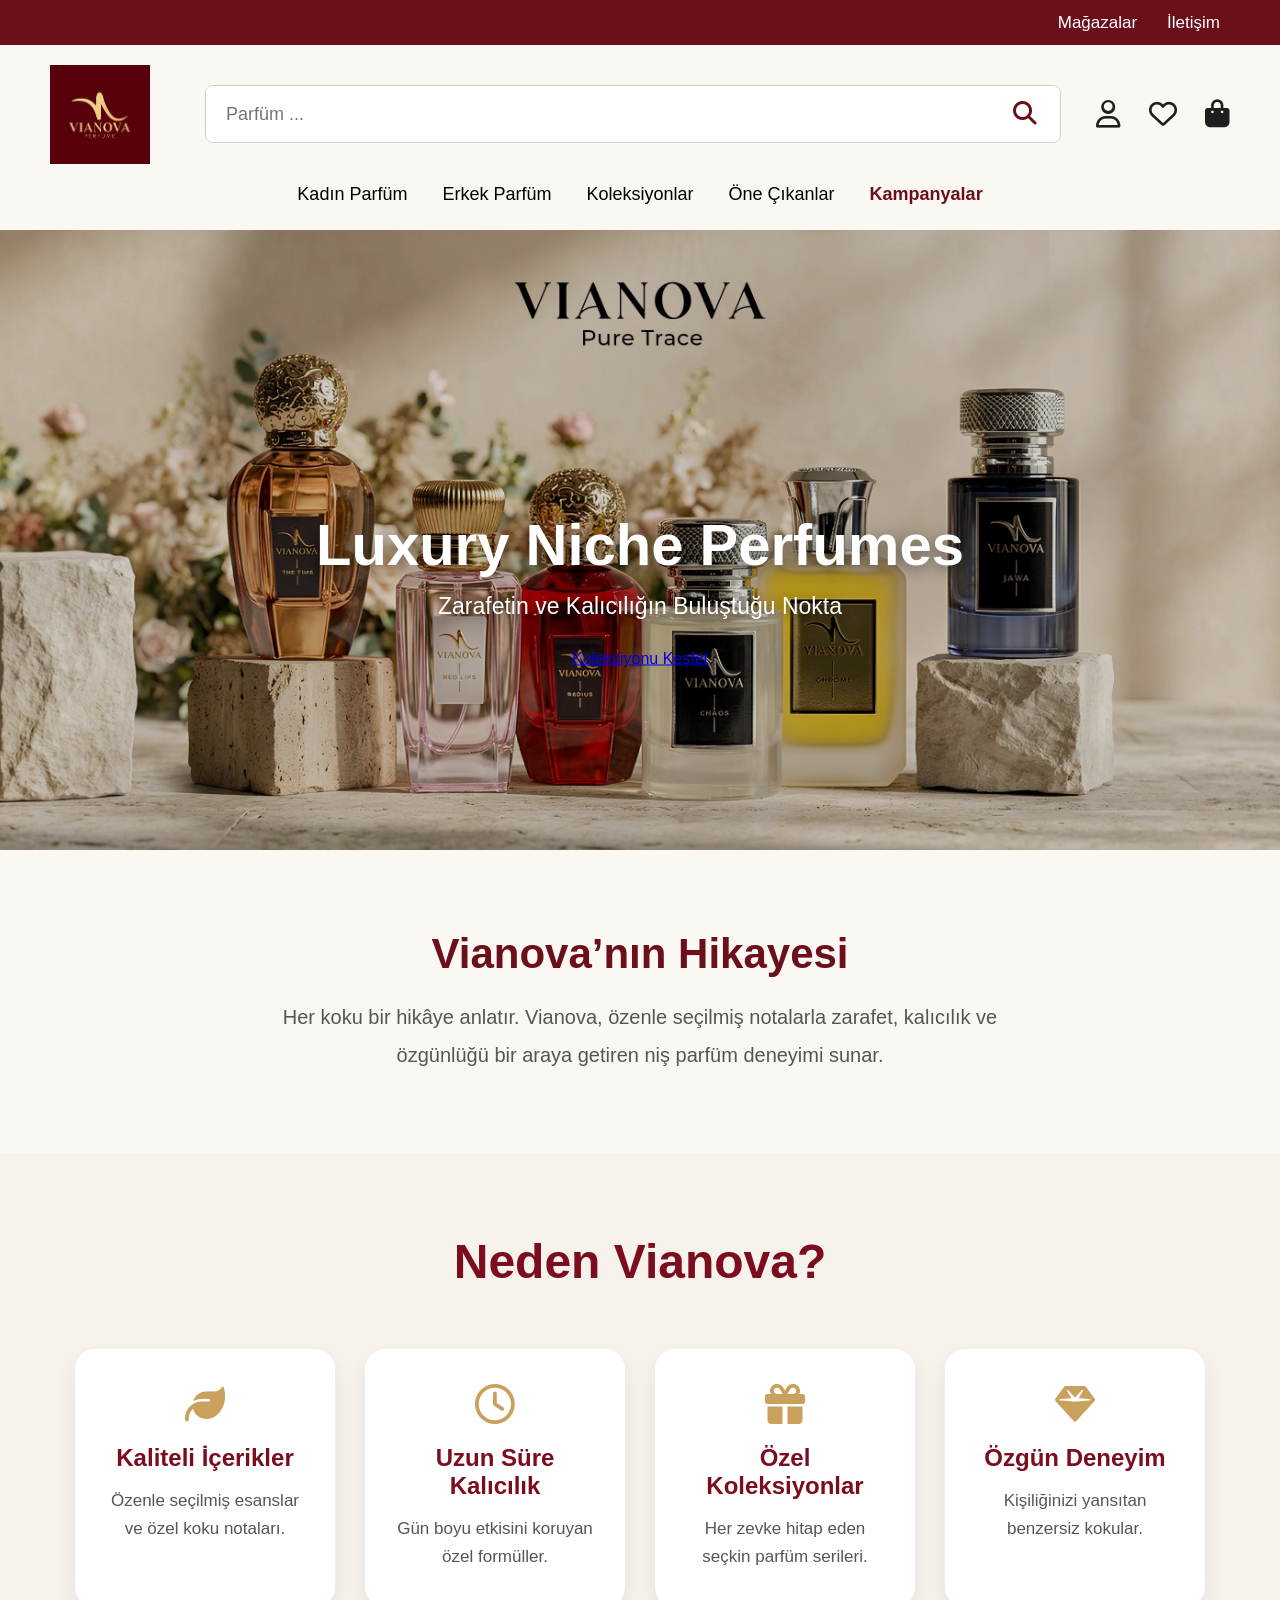
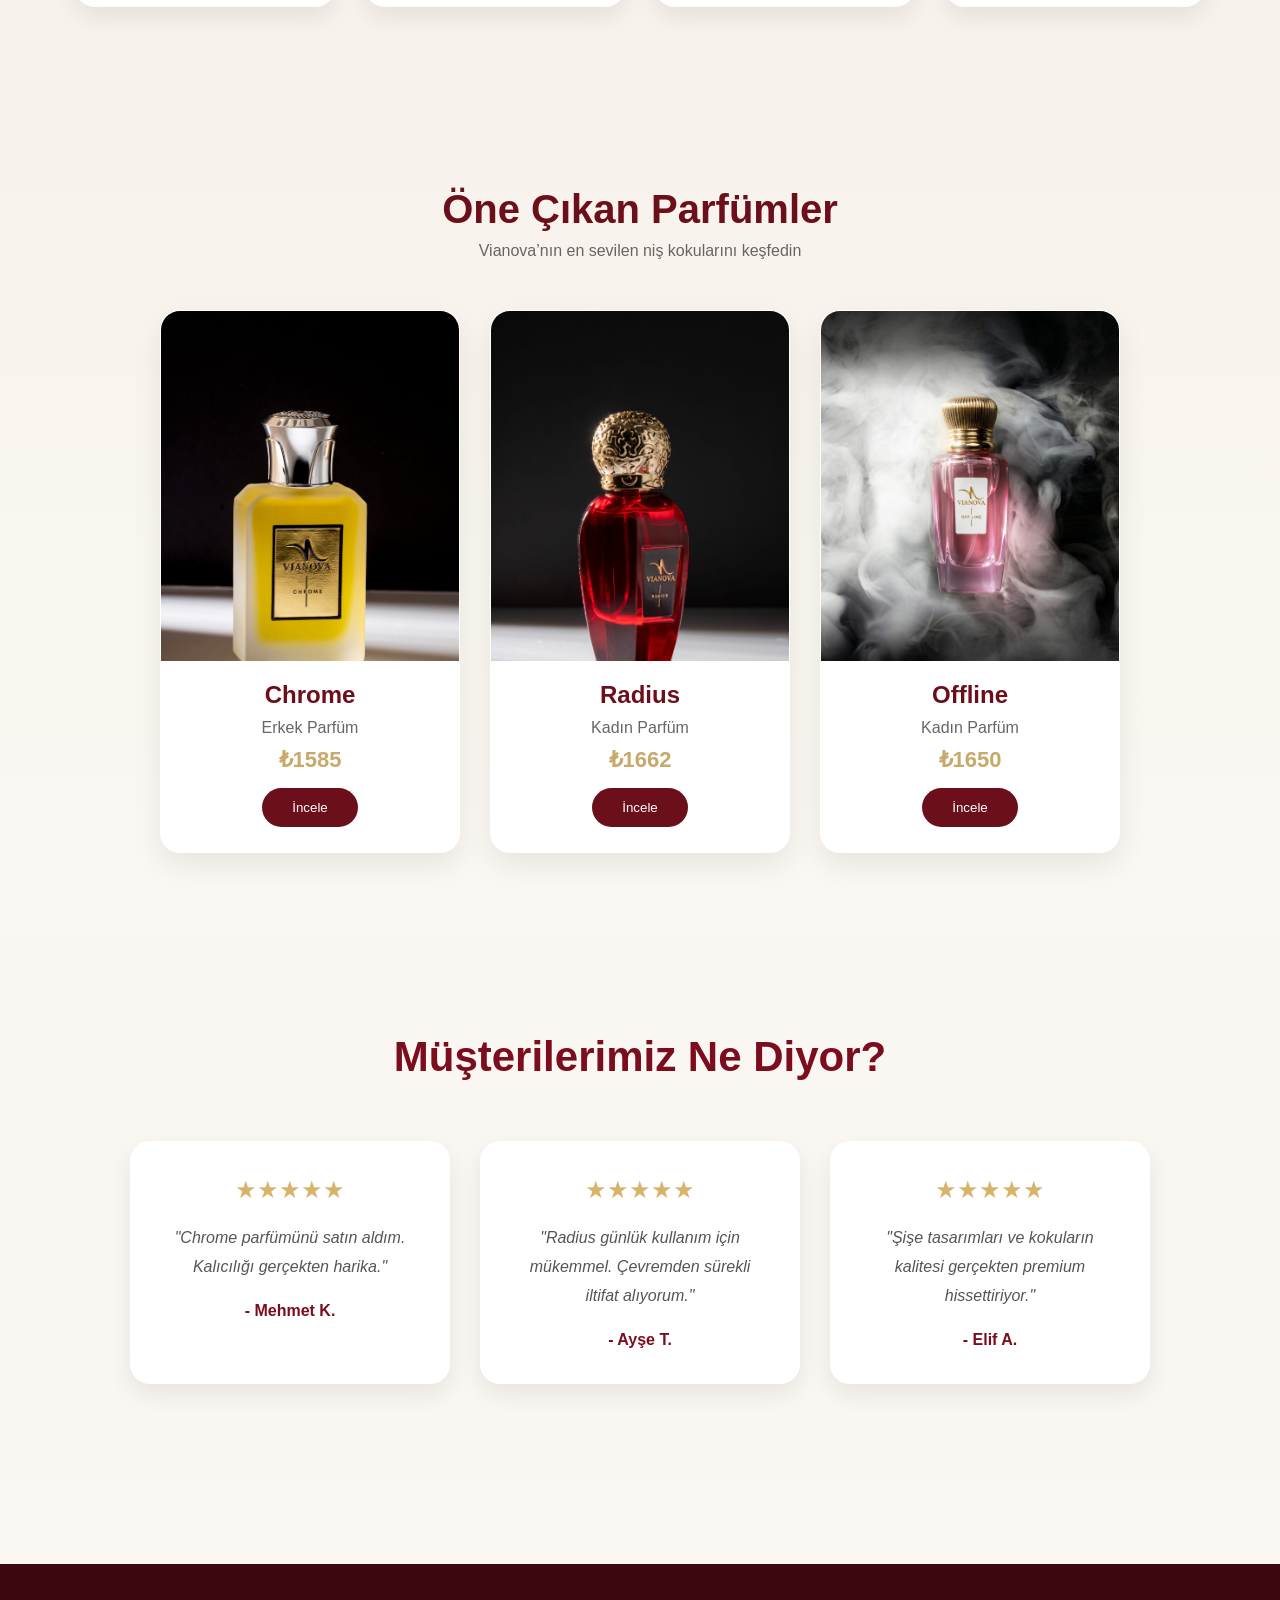
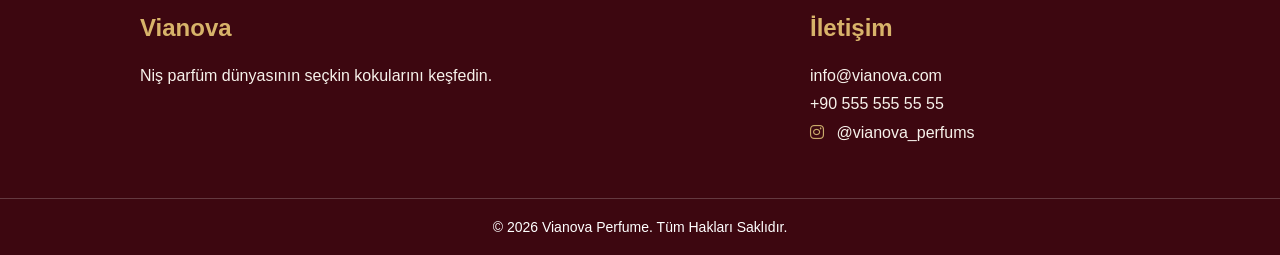
==== commit 7ce3610b: "Replace button with link to product collection in hero section" ====
--- a/index.html
+++ b/index.html
@@ -61,7 +61,7 @@
             Zarafetin ve Kalıcılığın Buluştuğu Nokta
         </p>
 
-        <button>Koleksiyonu Keşfet</button>
+        <a href="html/products.html" class="hero-btn">Koleksiyonu Keşfet</a>
     </div>
 
 </section>
--- a/style.css
+++ b/style.css
@@ -1,291 +1,303 @@
-*{
-    margin:0;
-    padding:0;
-    box-sizing:border-box;
-}
-
-:root{
-    --burgundy:#6b0f1a;
-    --dark-burgundy:#3d0710;
-    --gold:#c8a96a;
-    --cream:#f7f2eb;
-    --light-cream:#fbf8f3;
-    --text:#1e1e1e;
-}
-
-body{
-    font-family:Arial, sans-serif;
-    background:var(--light-cream);
-    color:var(--text);
-}
-
-.top-header{
-    width:100%;
-    background:var(--light-cream);
-}
-
-.top-links{
-    height:45px;
-    background:var(--burgundy);
-    display:flex;
-    justify-content:flex-end;
-    align-items:center;
-    padding:0 60px;
-    gap:30px;
-}
-
-.top-links a{
-    text-decoration:none;
-    color:white;
-    font-size:17px;
-}
-
-.main-header{
-    display:flex;
-    align-items:center;
-    gap:35px;
-    padding:20px 50px;
-    background:var(--light-cream);
-}
-
-.logo{
-    min-width:120px;
-}
-
-.logo img{
-    width:100px;
-    height:auto;
-    display:block;
-}
-
-.search-container{
-    flex:1;
-    display:flex;
-    height:58px;
-    border:1px solid #d8cfc3;
-    border-radius:8px;
-    overflow:hidden;
-    background:white;
-}
-
-.search-container input{
-    flex:1;
-    border:none;
-    outline:none;
-    padding:0 20px;
-    font-size:18px;
-    background:white;
-}
-
-.search-container button{
-    width:70px;
-    border:none;
-    background:white;
-    font-size:24px;
-    cursor:pointer;
-    color:var(--burgundy);
-}
-
-.header-icons{
-    display:flex;
-    gap:28px;
-    font-size:28px;
-    cursor:pointer;
-}
-
-.header-icons i:hover{
-    color:var(--gold);
-}
-
-.category-menu{
-    display:flex;
-    justify-content:center;
-    gap:35px;
-    padding-bottom:25px;
-    background:var(--light-cream);
-}
-
-.category-menu a{
-    text-decoration:none;
-    color:black;
-    font-size:18px;
-}
-
-.category-menu a:hover{
-    color:var(--gold);
-}
-
-.category-menu a:last-child{
-    color:var(--burgundy);
-    font-weight:bold;
-}
-
-.hero-banner{
-    position:relative;
-    width:100%;
-    height:620px;
-    overflow:hidden;
-}
-
-.hero-banner img{
-    width:100%;
-    height:100%;
-    object-fit:cover;
-    display:block;
-}
-
-.hero-banner::before{
-    content:"";
-    position:absolute;
-    inset:0;
-    background:rgba(0,0,0,0.18);
-    z-index:1;
-}
-
-.hero-overlay{
-    position:absolute;
-    top:58%;
-    left:50%;
-    transform:translate(-50%,-50%);
-    text-align:center;
-    color:white;
-    z-index:2;
-    width:90%;
-}
-
-.hero-overlay h1{
-    font-size:58px;
-    margin-bottom:15px;
-    text-shadow:0 4px 15px rgba(0,0,0,0.45);
-}
-
-.hero-overlay p{
-    font-size:23px;
-    margin-bottom:30px;
-    text-shadow:0 2px 10px rgba(0,0,0,0.45);
-}
-
-.hero-overlay button{
-    padding:15px 42px;
-    border:none;
-    border-radius:30px;
-    background:var(--gold);
-    color:var(--burgundy);
-    font-weight:bold;
-    font-size:16px;
-    cursor:pointer;
-    transition:0.3s;
-}
-
-.hero-overlay button:hover{
-    transform:translateY(-3px);
-    background:#d8bb78;
-}
-
-.featured{
-    padding:100px 60px 80px;
-    background:linear-gradient(to bottom,var(--cream),var(--light-cream));
-    text-align:center;
-}
-
-.featured h2{
-    font-size:40px;
-    color:var(--burgundy);
-}
-
-.section-subtitle{
-    color:#666;
-    margin-top:10px;
-}
-
-.featured-container{
-    display:flex;
-    justify-content:center;
-    gap:30px;
-    margin-top:50px;
-    flex-wrap:wrap;
-}
-
-.featured-card{
-    width:300px;
-    background:white;
-    border-radius:20px;
-    overflow:hidden;
-    box-shadow:0 12px 30px rgba(0,0,0,0.08);
-    transition:0.3s;
-    border:1px solid transparent;
-}
-
-.featured-card:hover{
-    transform:translateY(-10px);
-    border:1px solid var(--gold);
-}
-
-.featured-card img{
-    width:100%;
-    height:350px;
-    object-fit:cover;
-    display:block;
-}
-
-.featured-card h3{
-    color:var(--burgundy);
-    margin-top:20px;
-    font-size:24px;
-}
-
-.featured-card p{
-    color:#666;
-    margin:10px 0;
-}
-
-.featured-card span{
-    display:block;
-    color:var(--gold);
-    font-size:22px;
-    font-weight:bold;
-    margin-bottom:15px;
-}
-
-.featured-card button{
-    margin-bottom:25px;
-    padding:12px 30px;
-    border:none;
-    background:var(--burgundy);
-    color:white;
-    border-radius:30px;
-    cursor:pointer;
-}
-
-.featured-card button:hover{
-    background:var(--dark-burgundy);
-    color:var(--gold);
-}
-
-.footer{
-    background:var(--dark-burgundy);
-    color:white;
-    margin-top:80px;
-}
-
-.footer-content{
-    max-width:1200px;
-    margin:auto;
-    padding:50px 100px;
-    display:flex;
-    justify-content:space-between;
-    align-items:flex-start;
-}
-
-.footer-section{
-    width:45%;
-}
-
-.contact-section{
-    text-align:left;
-    padding-left:120px;
-}
-
+* {
+  margin: 0;
+  padding: 0;
+  box-sizing: border-box;
+}
+
+:root {
+  --burgundy: #6b0f1a;
+  --dark-burgundy: #3d0710;
+  --gold: #c8a96a;
+  --cream: #f7f2eb;
+  --light-cream: #fbf8f3;
+  --text: #1e1e1e;
+}
+
+body {
+  font-family: Arial, sans-serif;
+  background: var(--light-cream);
+  color: var(--text);
+}
+
+.top-header {
+  width: 100%;
+  background: var(--light-cream);
+}
+
+.top-links {
+  height: 45px;
+  background: var(--burgundy);
+  display: flex;
+  justify-content: flex-end;
+  align-items: center;
+  padding: 0 60px;
+  gap: 30px;
+}
+
+.top-links a {
+  text-decoration: none;
+  color: white;
+  font-size: 17px;
+}
+
+.main-header {
+  display: flex;
+  align-items: center;
+  gap: 35px;
+  padding: 20px 50px;
+  background: var(--light-cream);
+}
+
+.logo {
+  min-width: 120px;
+}
+
+.logo img {
+  width: 100px;
+  height: auto;
+  display: block;
+}
+
+.search-container {
+  flex: 1;
+  display: flex;
+  height: 58px;
+  border: 1px solid #d8cfc3;
+  border-radius: 8px;
+  overflow: hidden;
+  background: white;
+}
+
+.search-container input {
+  flex: 1;
+  border: none;
+  outline: none;
+  padding: 0 20px;
+  font-size: 18px;
+  background: white;
+}
+
+.search-container button {
+  width: 70px;
+  border: none;
+  background: white;
+  font-size: 24px;
+  cursor: pointer;
+  color: var(--burgundy);
+}
+
+.header-icons {
+  display: flex;
+  gap: 28px;
+  font-size: 28px;
+  cursor: pointer;
+}
+
+.header-icons i:hover {
+  color: var(--gold);
+}
+
+.category-menu {
+  display: flex;
+  justify-content: center;
+  gap: 35px;
+  padding-bottom: 25px;
+  background: var(--light-cream);
+}
+
+.category-menu a {
+  text-decoration: none;
+  color: black;
+  font-size: 18px;
+}
+
+.category-menu a:hover {
+  color: var(--gold);
+}
+
+.category-menu a:last-child {
+  color: var(--burgundy);
+  font-weight: bold;
+}
+
+.hero-banner {
+  position: relative;
+  width: 100%;
+  height: 620px;
+  overflow: hidden;
+}
+
+.hero-banner img {
+  width: 100%;
+  height: 100%;
+  object-fit: cover;
+  display: block;
+}
+
+.hero-banner::before {
+  content: "";
+  position: absolute;
+  inset: 0;
+  background: rgba(0, 0, 0, 0.18);
+  z-index: 1;
+}
+
+.hero-overlay {
+  position: absolute;
+  top: 58%;
+  left: 50%;
+  transform: translate(-50%, -50%);
+  text-align: center;
+  color: white;
+  z-index: 2;
+  width: 90%;
+}
+
+.hero-overlay h1 {
+  font-size: 58px;
+  margin-bottom: 15px;
+  text-shadow: 0 4px 15px rgba(0, 0, 0, 0.45);
+}
+
+.hero-overlay p {
+  font-size: 23px;
+  margin-bottom: 30px;
+  text-shadow: 0 2px 10px rgba(0, 0, 0, 0.45);
+}
+
+.hero-overlay button {
+  padding: 15px 42px;
+  border: none;
+  border-radius: 30px;
+  background: var(--gold);
+  color: var(--burgundy);
+  font-weight: bold;
+  font-size: 16px;
+  cursor: pointer;
+  transition: 0.3s;
+}
+
+.hero-overlay button:hover {
+  transform: translateY(-3px);
+  background: #d8bb78;
+}
+
+.featured {
+  padding: 100px 60px 80px;
+  background: linear-gradient(to bottom, var(--cream), var(--light-cream));
+  text-align: center;
+}
+
+.featured h2 {
+  font-size: 40px;
+  color: var(--burgundy);
+}
+
+.section-subtitle {
+  color: #666;
+  margin-top: 10px;
+}
+
+.featured-container {
+  display: flex;
+  justify-content: center;
+  gap: 30px;
+  margin-top: 50px;
+  flex-wrap: wrap;
+}
+
+.featured-card {
+  width: 300px;
+  background: white;
+  border-radius: 20px;
+  overflow: hidden;
+  box-shadow: 0 12px 30px rgba(0, 0, 0, 0.08);
+  transition: 0.3s;
+  border: 1px solid transparent;
+}
+
+.featured-card:hover {
+  transform: translateY(-10px);
+  border: 1px solid var(--gold);
+}
+
+.featured-card img {
+  width: 100%;
+  height: 350px;
+  object-fit: cover;
+  display: block;
+}
+
+.featured-card h3 {
+  color: var(--burgundy);
+  margin-top: 20px;
+  font-size: 24px;
+}
+
+.featured-card p {
+  color: #666;
+  margin: 10px 0;
+}
+
+.featured-card span {
+  display: block;
+  color: var(--gold);
+  font-size: 22px;
+  font-weight: bold;
+  margin-bottom: 15px;
+}
+
+.featured-card button {
+  margin-bottom: 25px;
+  padding: 12px 30px;
+  border: none;
+  background: var(--burgundy);
+  color: white;
+  border-radius: 30px;
+  cursor: pointer;
+}
+
+.featured-card button:hover {
+  background: var(--dark-burgundy);
+  color: var(--gold);
+}
+
+.footer {
+  background: var(--dark-burgundy);
+  color: white;
+  margin-top: 80px;
+}
+
+.footer-content {
+  max-width: 1200px;
+  margin: auto;
+  padding: 50px 100px;
+  display: flex;
+  justify-content: space-between;
+  align-items: flex-start;
+}
+
+.footer-section {
+  width: 45%;
+}
+
+.contact-section {
+  text-align: left;
+  padding-left: 120px;
+}
+
+
+.footer-section h3 {
+  color: var(--gold);
+  margin-bottom: 20px;
+  font-size: 24px;
+}
+
+.footer-section p {
+  color: white;
+  line-height: 1.8;
+  font-size: 16px;
+}
 .footer-section h3{
     color:#d8b36a;
     margin-bottom:20px;
@@ -296,62 +308,63 @@
     color:#f7f2eb;
     line-height:1.8;
     font-size:16px;
-}
-
-.footer-section i{
-    margin-right:8px;
-    color:var(--gold);
-}
-
-.footer-bottom{
-    border-top:1px solid rgba(255,255,255,0.2);
-    text-align:center;
-    padding:20px;
-    font-size:14px;
-    color:white;
-}
-
-@media(max-width:768px){
-    .main-header{
-        flex-direction:column;
-        padding:20px;
-    }
-
-    .search-container{
-        width:100%;
-    }
-
-    .category-menu{
-        flex-wrap:wrap;
-        gap:18px;
-        padding:15px;
-    }
-
-    .hero-banner{
-        height:450px;
-    }
-
-    .hero-overlay h1{
-        font-size:36px;
-    }
-
-    .hero-overlay p{
-        font-size:18px;
-    }
-
-    .footer-content{
-        flex-direction:column;
-        padding:40px 30px;
-        gap:30px;
-    }
-
-    .footer-section{
-        width:100%;
-    }
-
-    .contact-section{
-        padding-left:0;
-    }
+
+}
+
+.footer-section i {
+  margin-right: 8px;
+  color: var(--gold);
+}
+
+.footer-bottom {
+  border-top: 1px solid rgba(255, 255, 255, 0.2);
+  text-align: center;
+  padding: 20px;
+  font-size: 14px;
+  color: white;
+}
+
+@media (max-width: 768px) {
+  .main-header {
+    flex-direction: column;
+    padding: 20px;
+  }
+
+  .search-container {
+    width: 100%;
+  }
+
+  .category-menu {
+    flex-wrap: wrap;
+    gap: 18px;
+    padding: 15px;
+  }
+
+  .hero-banner {
+    height: 450px;
+  }
+
+  .hero-overlay h1 {
+    font-size: 36px;
+  }
+
+  .hero-overlay p {
+    font-size: 18px;
+  }
+
+  .footer-content {
+    flex-direction: column;
+    padding: 40px 30px;
+    gap: 30px;
+  }
+
+  .footer-section {
+    width: 100%;
+  }
+
+  .contact-section {
+    padding-left: 0;
+  }
 }
 .hero-overlay h1{
     animation:fadeUp 1.5s ease;
@@ -608,13 +621,6 @@
     }
 }
 
- 
-
-
-
-
-
-
 /* PRODUCTS PAGE */
 
 .products-header {
@@ -707,7 +713,7 @@
   background-color: #fff;
   border-radius: 18px;
   overflow: hidden;
-  box-shadow: 0 8px 24px rgba(0, 0, 0, 0.10);
+  box-shadow: 0 8px 24px rgba(0, 0, 0, 0.1);
   transition: 0.3s ease;
 }
 
@@ -812,9 +818,6 @@
     font-size: 32px;
   }
 }
- HEAD
-
-
 
 /* PRODUCT DETAIL PAGE */
 
@@ -974,52 +977,137 @@
     font-size: 36px;
   }
 
+}
+
+/* QUIZ POPUP */
+
 .quiz-popup {
-    position: fixed;
-    top: 120px;
-    left: 20px;
-    width: 250px;
-    background: #f7dede;
-    color: #5a1f2d;
-    padding: 20px;
-    border-radius: 15px;
-    z-index: 999;
+  position: fixed;
+  top: 120px;
+  left: 20px;
+  width: 300px;
+  background: var(--cream);
+  color: var(--burgundy);
+  padding: 20px;
+  border-radius: 18px;
+  border: 2px solid var(--gold);
+  box-shadow: 0 10px 25px rgba(0,0,0,0.15);
+  z-index: 999;
+  transition: 0.3s;
+}
+
+.quiz-popup:hover {
+  transform: translateY(-5px) scale(1.03);
+  box-shadow: 0 18px 35px rgba(0,0,0,0.25);
+}
+
+.quiz-popup p {
+  font-size: 16px;
+  font-weight: 600;
+  line-height: 1.5;
+  margin-bottom: 14px;
+}
+
+.quiz-popup button {
+  background: var(--gold);
+  color: var(--dark-burgundy);
+  border: 2px solid var(--gold);
+  padding: 10px 22px;
+  border-radius: 8px;
+  font-weight: 700;
+  cursor: pointer;
+  transition: 0.3s;
+}
+
+.quiz-popup button:hover {
+  transform: translateY(-3px);
+  box-shadow: 0 10px 20px rgba(0,0,0,0.18);
 }
 
 .quiz-modal {
-    display: none;
-    position: fixed;
-    inset: 0;
-    background: rgba(0,0,0,0.45);
-    z-index: 1000;
+  display: none;
+  position: fixed;
+  inset: 0;
+  background: rgba(0,0,0,0.45);
+  z-index: 1000;
 }
 
 .quiz-box {
-    background: #fff7f8;
-    color: #4a1c27;
-    width: 90%;
-    max-width: 600px;
-    margin: 80px auto;
-    padding: 25px;
-    border-radius: 18px;
-    position: relative;
-}
-
-.quiz-box label {
-    display: block;
-    margin: 8px 0;
+  background: var(--cream);
+  color: var(--burgundy);
+  width: 90%;
+  max-width: 430px;
+  max-height: 80vh;
+  overflow-y: auto;
+  margin: 45px auto;
+  padding: 22px;
+  border-radius: 18px;
+  position: relative;
 }
 
 .close-btn {
-    position: absolute;
-    top: 12px;
-    right: 12px;
+  position: absolute;
+  top: 14px;
+  right: 14px;
+  width: 32px;
+  height: 32px;
+  border: none;
+  border-radius: 50%;
+  background: var(--burgundy);
+  color: white;
+  cursor: pointer;
+}
+
+.quiz-option {
+  display: block;
+  margin: 8px 0;
+  cursor: pointer;
+}
+
+.quiz-option input {
+  display: none;
+}
+
+.quiz-option span {
+  display: block;
+  padding: 8px 12px;
+  background: white;
+  border: 2px solid var(--gold);
+  border-radius: 9px;
+  font-size: 14px;
+  transition: 0.3s;
+}
+
+.quiz-option span:hover {
+  background: var(--light-cream);
+}
+
+.quiz-option input:checked + span {
+  background: var(--burgundy);
+  color: white;
+  border-color: var(--burgundy);
+}
+
+#showResultBtn {
+  margin-top: 15px;
+  background: var(--burgundy);
+  color: white;
+  border: 2px solid var(--gold);
+  padding: 10px 18px;
+  border-radius: 10px;
+  font-size: 14px;
+  font-weight: bold;
+  cursor: pointer;
+}
+
+#showResultBtn:hover {
+  background: var(--dark-burgundy);
 }
 
 #quizResult {
-    margin-top: 20px;
-    padding: 15px;
-    background: #f7dede;
-    border-radius: 12px;
-
-} }+  margin-top: 15px;
+  padding: 14px;
+  background: var(--burgundy);
+  color: white;
+  border-radius: 12px;
+}
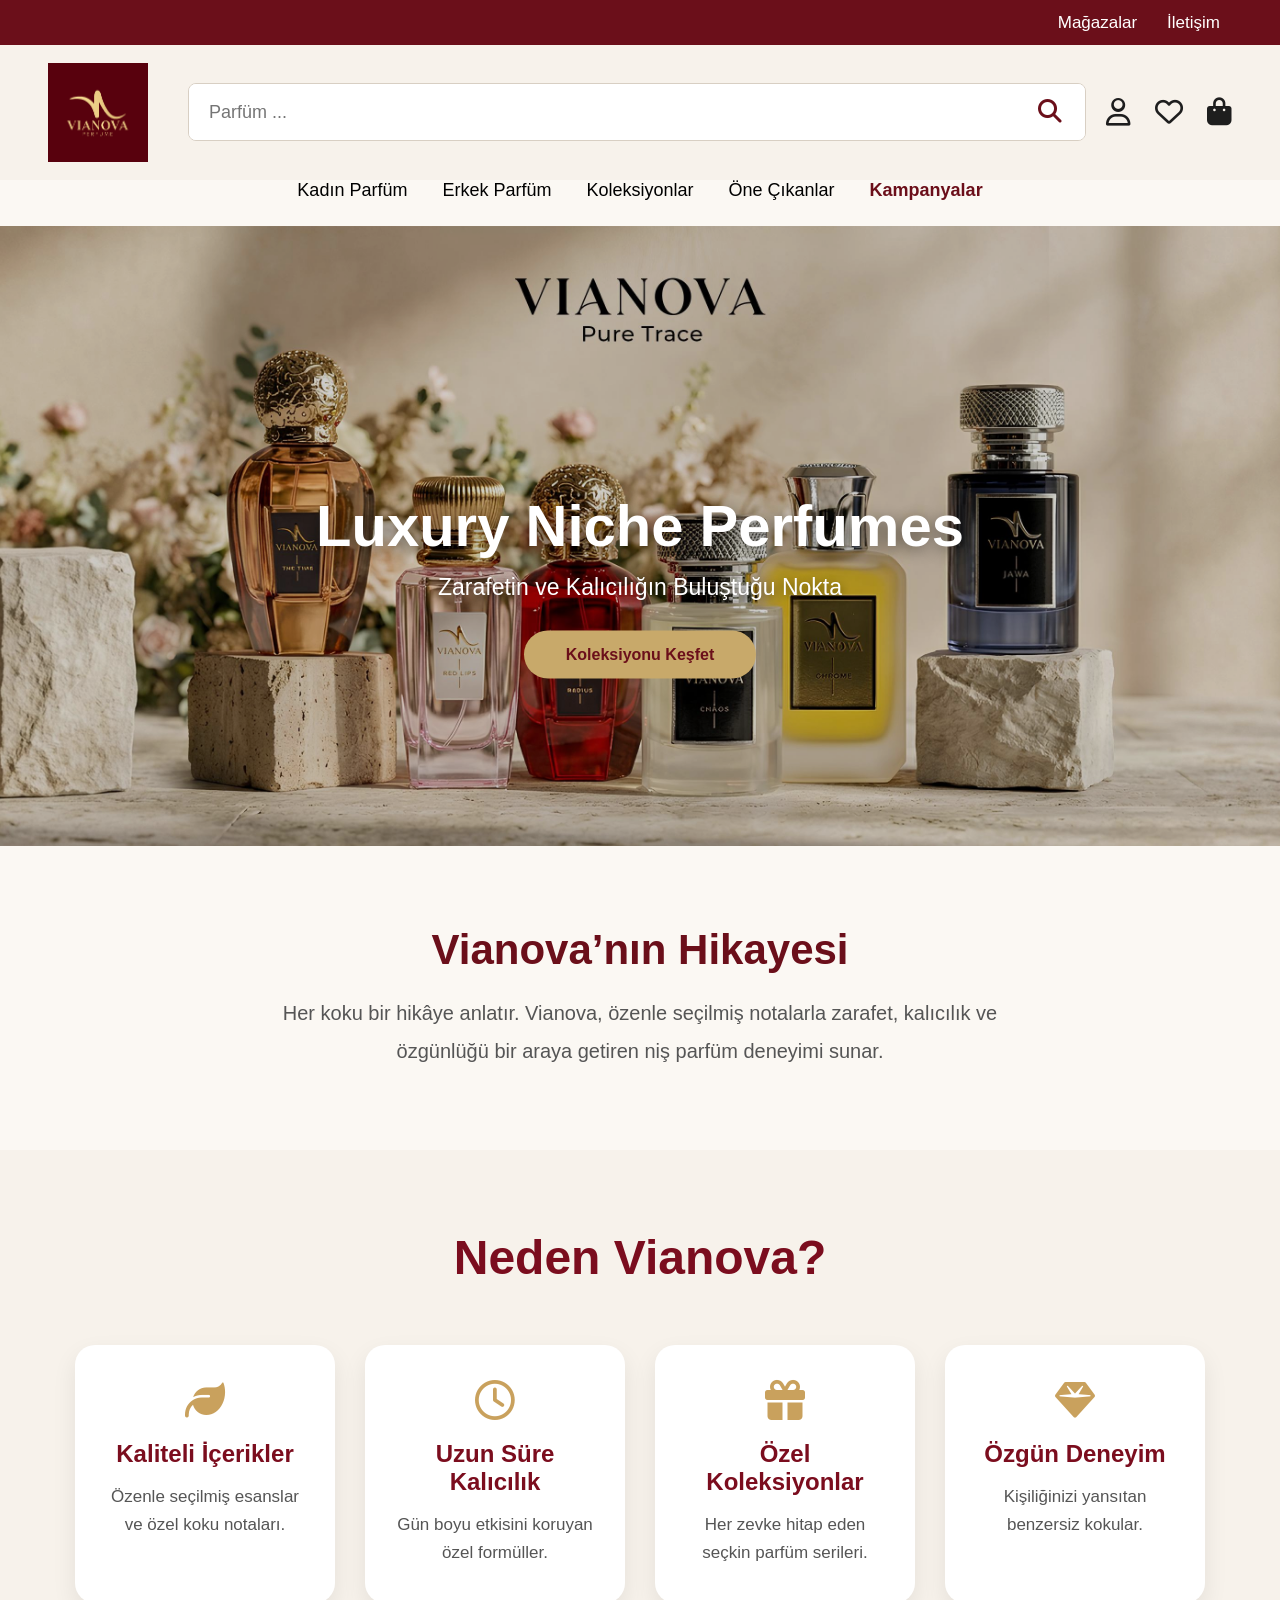
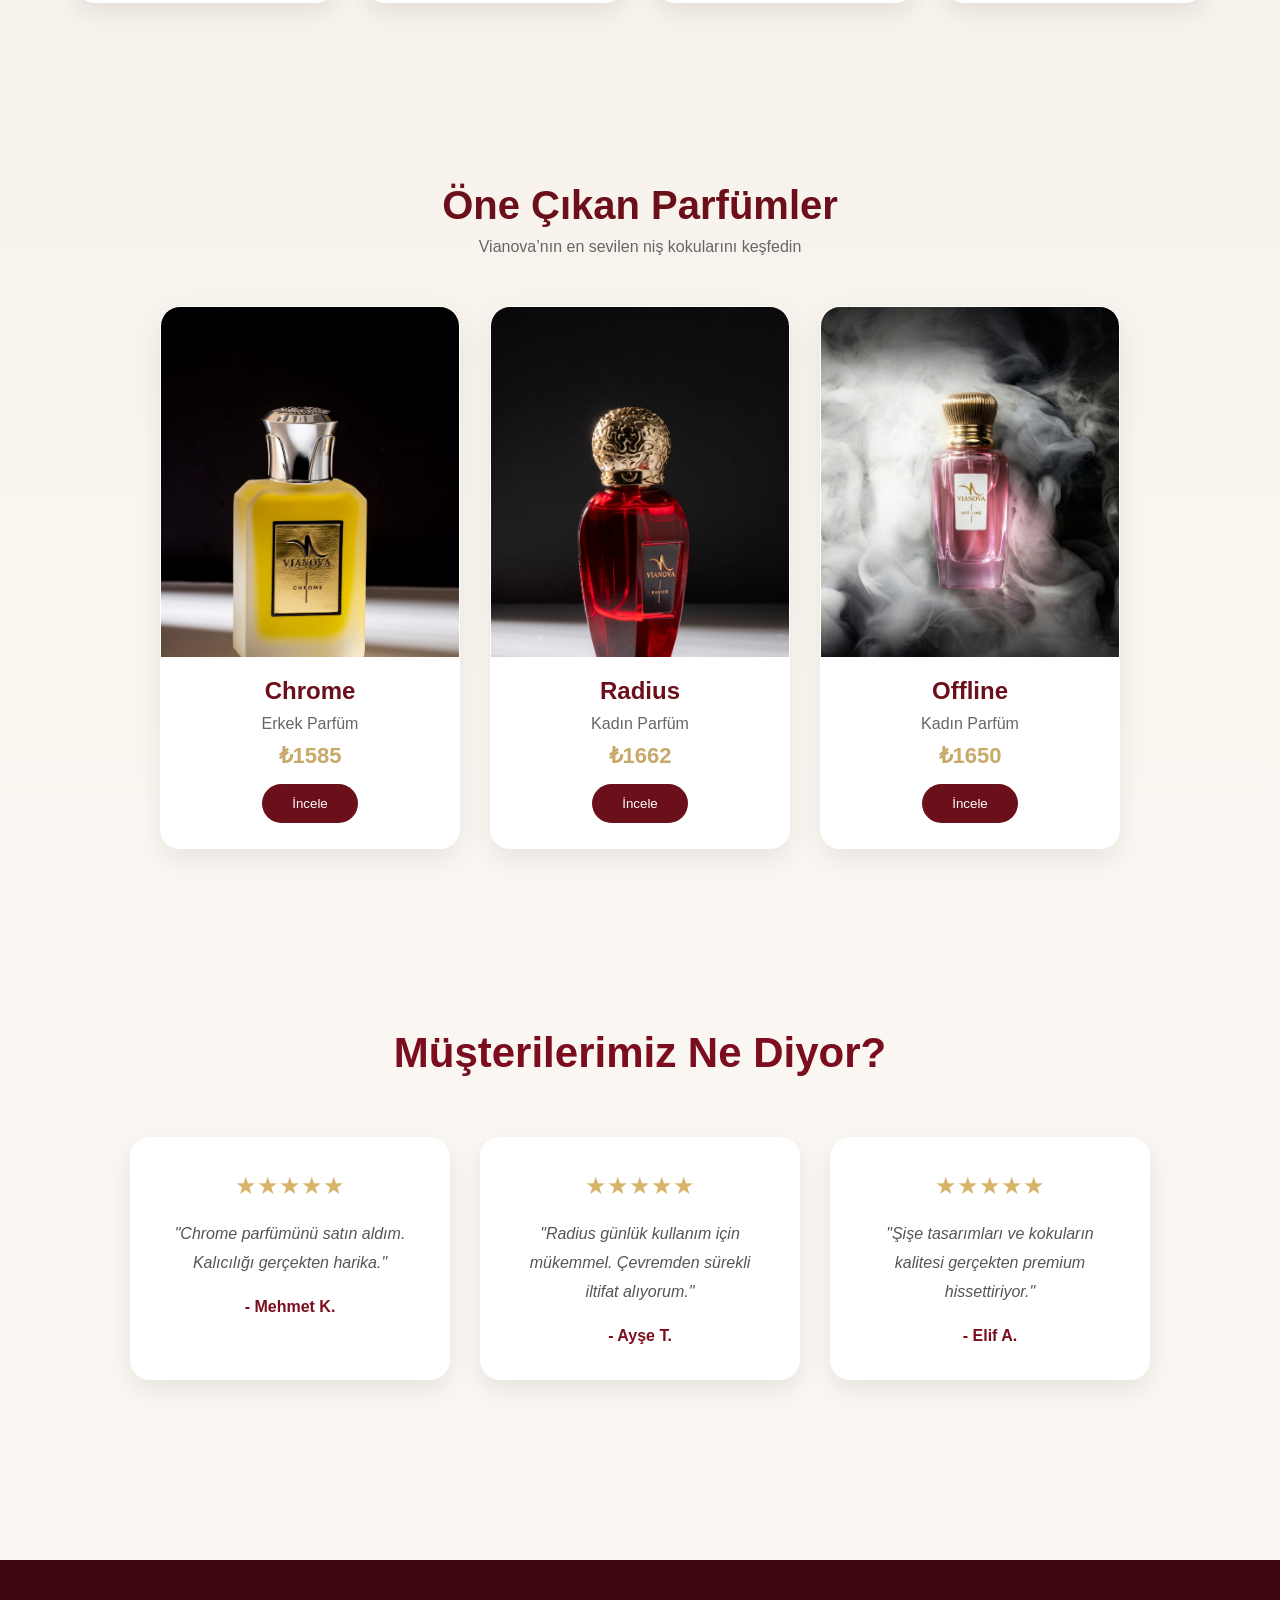
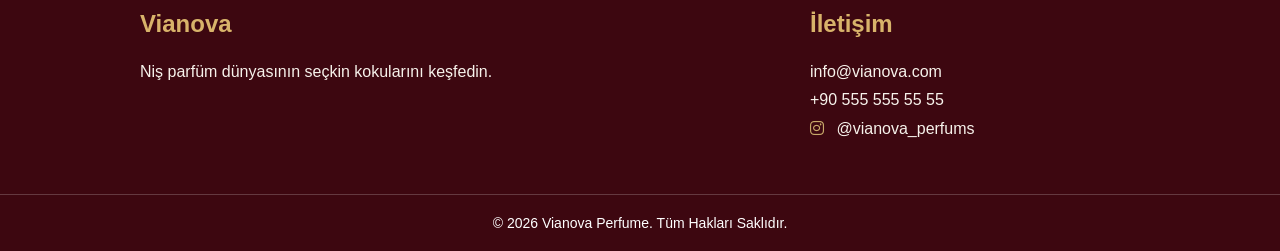
==== commit e1217caa: "Update campaigns link in navigation to point to campaigns.html" ====
--- a/index.html
+++ b/index.html
@@ -45,7 +45,7 @@
         <a href="#"> Erkek Parfüm</a>
         <a href="#"> Koleksiyonlar</a>
         <a href="#">Öne Çıkanlar</a>
-        <a href="#">Kampanyalar</a>
+        <a href="campaigns.html">Kampanyalar</a>
     </nav>
 
 </header>
--- a/style.css
+++ b/style.css
@@ -165,16 +165,17 @@
   text-shadow: 0 2px 10px rgba(0, 0, 0, 0.45);
 }
 
-.hero-overlay button {
-  padding: 15px 42px;
-  border: none;
-  border-radius: 30px;
-  background: var(--gold);
-  color: var(--burgundy);
-  font-weight: bold;
-  font-size: 16px;
-  cursor: pointer;
-  transition: 0.3s;
+.hero-overlay button,
+.hero-btn{
+    padding:15px 42px;
+    border:none;
+    border-radius:30px;
+    background:var(--gold);
+    color:var(--burgundy);
+    font-weight:bold;
+    cursor:pointer;
+    text-decoration:none;
+    display:inline-block;
 }
 
 .hero-overlay button:hover {
@@ -311,803 +312,1779 @@
 
 }
 
-.footer-section i {
-  margin-right: 8px;
+
+  .footer-section h3 {
+    color: #d8b36a;
+    margin-bottom: 20px;
+    font-size: 24px;
+  }
+
+
+  .footer-section p {
+    color: #f7f2eb;
+    line-height: 1.8;
+    font-size: 16px;
+  }
+
+  .footer-section i {
+    margin-right: 8px;
+    color: var(--gold);
+  }
+
+  .footer-bottom {
+    border-top: 1px solid rgba(255, 255, 255, 0.2);
+    text-align: center;
+    padding: 20px;
+    font-size: 14px;
+    color: white;
+  }
+
+  @media (max-width: 768px) {
+    .main-header {
+      flex-direction: column;
+      padding: 20px;
+    }
+
+    .search-container {
+      width: 100%;
+    }
+
+    .category-menu {
+      flex-wrap: wrap;
+      gap: 18px;
+      padding: 15px;
+    }
+
+    .hero-banner {
+      height: 450px;
+    }
+
+    .hero-overlay h1 {
+      font-size: 36px;
+    }
+
+    .hero-overlay p {
+      font-size: 18px;
+    }
+
+    .footer-content {
+      flex-direction: column;
+      padding: 40px 30px;
+      gap: 30px;
+    }
+
+    .footer-section {
+      width: 100%;
+    }
+
+    .contact-section {
+      padding-left: 0;
+    }
+  }
+  .hero-overlay h1 {
+    animation: fadeUp 1.5s ease;
+  }
+
+  .hero-overlay p {
+    animation: fadeUp 2s ease;
+  }
+
+  .hero-overlay button {
+    animation: fadeUp 2.5s ease;
+  }
+
+  @keyframes fadeUp {
+    from {
+      opacity: 0;
+      transform: translateY(40px);
+    }
+
+    to {
+      opacity: 1;
+      transform: translateY(0);
+    }
+  }
+  .hero-banner img {
+    animation: zoomHero 15s infinite alternate ease-in-out;
+  }
+
+  @keyframes zoomHero {
+    from {
+      transform: scale(1);
+    }
+
+    to {
+      transform: scale(1.08);
+    }
+  }
+  .brand-story {
+    padding: 80px 20px;
+    text-align: center;
+    background: var(--light-cream);
+  }
+
+  .brand-story h2 {
+    font-size: 42px;
+    color: var(--burgundy);
+    margin-bottom: 20px;
+  }
+
+  .brand-story p {
+    max-width: 800px;
+    margin: auto;
+    font-size: 20px;
+    line-height: 1.9;
+    color: #555;
+  }
+  .why-vianova {
+    padding: 80px 20px;
+    text-align: center;
+    background: #f7f2eb;
+  }
+
+  .why-vianova h2 {
+    font-size: 48px;
+    color: #7b0d1e;
+    margin-bottom: 60px;
+  }
+
+  .why-container {
+    display: flex;
+    justify-content: center;
+    gap: 30px;
+    flex-wrap: wrap;
+  }
+
+  .why-card {
+    width: 260px;
+    background: white;
+    padding: 35px 25px;
+    border-radius: 20px;
+    box-shadow: 0 10px 25px rgba(0, 0, 0, 0.08);
+    transition: 0.3s;
+  }
+
+  .why-card:hover {
+    transform: translateY(-10px);
+  }
+
+  .why-card i {
+    font-size: 40px;
+    color: #c9a15d;
+    margin-bottom: 20px;
+  }
+
+  .why-card h3 {
+    color: #7b0d1e;
+    font-size: 24px;
+    margin-bottom: 15px;
+  }
+
+  .why-card p {
+    color: #555;
+    font-size: 17px;
+    line-height: 1.7;
+  }
+  /* Müşteri Yorumları */
+
+  .reviews {
+    padding: 100px 50px;
+    text-align: center;
+    background: #faf7f2;
+  }
+
+  .reviews h2 {
+    font-size: 42px;
+    color: #7b0d1e;
+    margin-bottom: 60px;
+  }
+
+  .reviews-container {
+    display: flex;
+    justify-content: center;
+    gap: 30px;
+    flex-wrap: wrap;
+  }
+
+  .review-card {
+    width: 320px;
+    background: white;
+    padding: 35px;
+    border-radius: 20px;
+    box-shadow: 0 10px 25px rgba(0, 0, 0, 0.08);
+    transition: 0.3s;
+  }
+
+  .review-card:hover {
+    transform: translateY(-8px);
+  }
+
+  .stars {
+    color: #d8b36a;
+    font-size: 24px;
+    margin-bottom: 20px;
+  }
+
+  .review-card p {
+    color: #555;
+    line-height: 1.8;
+    font-style: italic;
+  }
+
+  .review-card h4 {
+    margin-top: 20px;
+    color: #7b0d1e;
+  }
+  /* Lüks Açılış Ekranı */
+
+  #loader {
+    position: fixed;
+    top: 0;
+    left: 0;
+    width: 100%;
+    height: 100vh;
+    background: radial-gradient(circle, #7b0d1e, #3d0710);
+    z-index: 9999;
+    display: flex;
+    flex-direction: column;
+    justify-content: center;
+    align-items: center;
+    overflow: hidden;
+    animation: loaderFade 4s forwards;
+  }
+
+  #loader::before {
+    content: "";
+    position: absolute;
+    width: 400px;
+    height: 400px;
+    background: rgba(216, 179, 106, 0.12);
+    filter: blur(80px);
+    border-radius: 50%;
+    animation: smokeMove 4s infinite alternate;
+  }
+
+  #loader h1 {
+    color: #d8b36a;
+    font-size: 90px;
+    letter-spacing: 12px;
+    margin-bottom: 12px;
+    z-index: 2;
+    animation:
+      goldGlow 2s infinite alternate,
+      letterOpen 2s ease;
+  }
+
+  #loader p {
+    color: #f5efe2;
+    font-size: 24px;
+    letter-spacing: 5px;
+    z-index: 2;
+    animation: fadeText 2.5s ease;
+  }
+
+  @keyframes goldGlow {
+    from {
+      text-shadow: 0 0 10px rgba(216, 179, 106, 0.4);
+    }
+    to {
+      text-shadow: 0 0 30px rgba(216, 179, 106, 0.9);
+    }
+  }
+
+  @keyframes letterOpen {
+    from {
+      letter-spacing: 35px;
+      opacity: 0;
+    }
+    to {
+      letter-spacing: 12px;
+      opacity: 1;
+    }
+  }
+
+  @keyframes fadeText {
+    from {
+      opacity: 0;
+      transform: translateY(20px);
+    }
+    to {
+      opacity: 1;
+      transform: translateY(0);
+    }
+  }
+
+  @keyframes smokeMove {
+    from {
+      transform: translate(-120px, -80px);
+    }
+    to {
+      transform: translate(120px, 80px);
+    }
+  }
+
+  @keyframes loaderFade {
+    0% {
+      opacity: 1;
+      visibility: visible;
+    }
+    80% {
+      opacity: 1;
+      visibility: visible;
+    }
+    100% {
+      opacity: 0;
+      visibility: hidden;
+    }
+  }
+
+  /* PRODUCTS PAGE */
+
+  .products-header {
+    width: 100%;
+    background-color: #f7d6e6;
+    padding: 18px 60px;
+    box-sizing: border-box;
+  }
+
+  .products-navbar {
+    display: flex;
+    justify-content: space-between;
+    align-items: center;
+  }
+
+  .products-logo {
+    text-decoration: none;
+    font-size: 34px;
+    font-weight: bold;
+    letter-spacing: 4px;
+    color: #d46a92;
+  }
+
+  .products-nav-links {
+    display: flex;
+    gap: 28px;
+  }
+
+  .products-nav-links a {
+    text-decoration: none;
+    color: #222;
+    font-size: 16px;
+    font-weight: 500;
+  }
+
+  .products-nav-links a:hover {
+    color: #d46a92;
+  }
+
+  .products-hero {
+    text-align: center;
+    padding: 70px 20px 35px;
+    background: linear-gradient(135deg, #fff5f8, #f7d6e6);
+  }
+
+  .products-hero h1 {
+    font-size: 44px;
+    color: #2b1d18;
+    margin-bottom: 12px;
+  }
+
+  .products-hero p {
+    font-size: 18px;
+    color: #6f5b52;
+  }
+
+  .filter-section {
+    display: flex;
+    justify-content: center;
+    gap: 15px;
+    padding: 30px 20px;
+    flex-wrap: wrap;
+    background-color: #fff;
+  }
+
+  .filter-section input,
+  .filter-section select {
+    padding: 12px 15px;
+    border: 1px solid #d9b8c7;
+    border-radius: 8px;
+    font-size: 15px;
+    outline: none;
+    min-width: 180px;
+  }
+
+  .filter-section input:focus,
+  .filter-section select:focus {
+    border-color: #d46a92;
+  }
+
+  .products-container {
+    width: 90%;
+    margin: 30px auto 70px;
+    display: grid;
+    grid-template-columns: repeat(auto-fit, minmax(260px, 1fr));
+    gap: 30px;
+  }
+
+  .product-card {
+    background-color: #fff;
+    border-radius: 18px;
+    overflow: hidden;
+    box-shadow: 0 8px 24px rgba(0, 0, 0, 0.1);
+    transition: 0.3s ease;
+  }
+
+  .product-card:hover {
+    transform: translateY(-8px);
+  }
+
+  .product-img {
+    width: 100%;
+    height: 330px;
+    object-fit: cover;
+    display: block;
+    background-color: #f4f4f4;
+  }
+
+  .product-info {
+    padding: 20px;
+  }
+
+  .category-tag {
+    display: inline-block;
+    background-color: #2b1d18;
+    color: white;
+    padding: 5px 13px;
+    border-radius: 20px;
+    font-size: 12px;
+    margin-bottom: 10px;
+  }
+
+  .product-info h3 {
+    font-size: 24px;
+    color: #2b1d18;
+    margin-bottom: 6px;
+  }
+
+  .brand,
+  .scent {
+    color: #7b6b63;
+    margin-bottom: 5px;
+  }
+
+  .price {
+    font-size: 21px;
+    font-weight: bold;
+    color: #d46a92;
+    margin: 12px 0;
+  }
+
+  .product-buttons {
+    display: flex;
+    gap: 10px;
+    margin-top: 15px;
+  }
+
+  .product-buttons button {
+    flex: 1;
+    padding: 10px;
+    border: none;
+    border-radius: 8px;
+    background-color: #2b1d18;
+    color: white;
+    cursor: pointer;
+    transition: 0.3s;
+  }
+
+  .product-buttons button:hover {
+    background-color: #d46a92;
+  }
+
+  .cart-btn {
+    background-color: #d46a92 !important;
+  }
+
+  .cart-btn:hover {
+    background-color: #2b1d18 !important;
+  }
+
+  .no-products {
+    grid-column: 1 / -1;
+    text-align: center;
+    font-size: 20px;
+    color: #7b6b63;
+  }
+
+  @media (max-width: 768px) {
+    .products-header {
+      padding: 18px 25px;
+    }
+
+    .products-navbar {
+      flex-direction: column;
+      gap: 15px;
+    }
+
+    .products-nav-links {
+      flex-wrap: wrap;
+      justify-content: center;
+      gap: 15px;
+    }
+
+    .products-hero h1 {
+      font-size: 32px;
+    }
+  }
+
+  /* PRODUCT DETAIL PAGE */
+
+  .detail-page {
+    width: 90%;
+    margin: 40px auto 80px;
+  }
+
+  .back-link {
+    display: inline-block;
+    margin-bottom: 25px;
+    text-decoration: none;
+    color: #d46a92;
+    font-weight: bold;
+  }
+
+  .detail-container {
+    display: grid;
+    grid-template-columns: 1fr 1fr;
+    gap: 45px;
+    align-items: start;
+  }
+
+  .detail-images {
+    width: 100%;
+  }
+
+  .main-detail-img {
+    width: 100%;
+    height: 560px;
+    object-fit: cover;
+    border-radius: 20px;
+    box-shadow: 0 8px 24px rgba(0, 0, 0, 0.12);
+  }
+
+  .thumbnail-row {
+    display: flex;
+    gap: 15px;
+    margin-top: 18px;
+  }
+
+  .thumbnail-row img {
+    width: 110px;
+    height: 110px;
+    object-fit: cover;
+    border-radius: 12px;
+    cursor: pointer;
+    border: 2px solid transparent;
+    transition: 0.3s;
+  }
+
+  .thumbnail-row img:hover {
+    border-color: #d46a92;
+    transform: scale(1.04);
+  }
+
+  .detail-info h1 {
+    font-size: 46px;
+    color: #2b1d18;
+    margin: 14px 0 8px;
+  }
+
+  .detail-brand,
+  .detail-scent {
+    color: #7b6b63;
+    font-size: 17px;
+    margin-bottom: 8px;
+  }
+
+  .detail-price {
+    font-size: 30px;
+    font-weight: bold;
+    color: #d46a92;
+    margin: 18px 0;
+  }
+
+  .detail-description {
+    font-size: 17px;
+    line-height: 1.7;
+    color: #4f433e;
+    margin-bottom: 28px;
+  }
+
+  .notes-box {
+    background-color: #fff5f8;
+    padding: 25px;
+    border-radius: 18px;
+    margin-bottom: 28px;
+  }
+
+  .notes-box h3 {
+    color: #2b1d18;
+    font-size: 24px;
+    margin-bottom: 18px;
+  }
+
+  .note-item {
+    margin-bottom: 14px;
+    color: #5c4a43;
+    line-height: 1.5;
+  }
+
+  .note-item strong {
+    display: block;
+    color: #2b1d18;
+    margin-bottom: 4px;
+  }
+
+  .detail-buttons {
+    display: flex;
+    gap: 15px;
+  }
+
+  .detail-buttons button {
+    padding: 13px 22px;
+    border: none;
+    border-radius: 10px;
+    cursor: pointer;
+    font-size: 15px;
+    color: white;
+    background-color: #2b1d18;
+    transition: 0.3s;
+  }
+
+  .detail-buttons button:hover {
+    background-color: #d46a92;
+  }
+
+  .favorite-btn {
+    background-color: #d46a92 !important;
+  }
+
+  .favorite-btn:hover {
+    background-color: #2b1d18 !important;
+  }
+
+  .detail-error {
+    text-align: center;
+    padding: 80px 20px;
+  }
+
+  .detail-error a {
+    color: #d46a92;
+    font-weight: bold;
+  }
+
+  @media (max-width: 850px) {
+    .detail-container {
+      grid-template-columns: 1fr;
+    }
+
+    .main-detail-img {
+      height: 430px;
+    }
+
+    .detail-info h1 {
+      font-size: 36px;
+    }
+  }
+  /* PRODUCT PAGES FINAL OVERRIDE */
+
+  .product-page,
+  .product-detail-page {
+    background-color: #fffaf7;
+    color: #2b1d18;
+  }
+
+  .product-page *,
+  .product-detail-page * {
+    box-sizing: border-box;
+  }
+
+  .product-page .products-header,
+  .product-detail-page .products-header {
+    width: 100%;
+    background-color: #f7d6e6;
+    padding: 18px 60px;
+  }
+
+  .product-page .products-navbar,
+  .product-detail-page .products-navbar {
+    display: flex;
+    justify-content: space-between;
+    align-items: center;
+  }
+
+  .product-page .products-logo,
+  .product-detail-page .products-logo {
+    text-decoration: none;
+    font-size: 34px;
+    font-weight: bold;
+    letter-spacing: 4px;
+    color: #d46a92;
+  }
+
+  .product-page .products-nav-links,
+  .product-detail-page .products-nav-links {
+    display: flex;
+    gap: 28px;
+  }
+
+  .product-page .products-nav-links a,
+  .product-detail-page .products-nav-links a {
+    text-decoration: none;
+    color: #222;
+    font-size: 16px;
+    font-weight: 500;
+  }
+
+  .product-page .products-nav-links a:hover,
+  .product-detail-page .products-nav-links a:hover {
+    color: #d46a92;
+  }
+
+  .product-page .products-hero {
+    text-align: center;
+    padding: 75px 20px 40px;
+    background: linear-gradient(135deg, #fff5f8, #f7d6e6);
+  }
+
+  .product-page .products-hero h1 {
+    font-size: 44px;
+    color: #2b1d18;
+    margin-bottom: 12px;
+  }
+
+  .product-page .products-hero p {
+    font-size: 18px;
+    color: #6f5b52;
+  }
+
+  .product-page .filter-section {
+    display: flex;
+    justify-content: center;
+    gap: 15px;
+    padding: 30px 20px;
+    flex-wrap: wrap;
+    background-color: #fff;
+  }
+
+  .product-page .filter-section select {
+    padding: 12px 15px;
+    border: 1px solid #d9b8c7;
+    border-radius: 8px;
+    font-size: 15px;
+    outline: none;
+    min-width: 200px;
+    background-color: white;
+  }
+
+  .product-page .products-container {
+    width: 90%;
+    margin: 30px auto 70px;
+    display: grid;
+    grid-template-columns: repeat(auto-fit, minmax(260px, 1fr));
+    gap: 30px;
+  }
+
+  .product-page .product-card {
+    background-color: #fff;
+    border-radius: 18px;
+    overflow: hidden;
+    box-shadow: 0 8px 24px rgba(0, 0, 0, 0.1);
+    transition: 0.3s ease;
+  }
+
+  .product-page .product-card:hover {
+    transform: translateY(-8px);
+  }
+
+  .product-page .product-img {
+    width: 100%;
+    height: 330px;
+    object-fit: cover;
+    display: block;
+    background-color: #f4f4f4;
+  }
+
+  .product-page .product-info {
+    padding: 20px;
+  }
+
+  .product-page .category-tag,
+  .product-detail-page .category-tag {
+    display: inline-block;
+    background-color: #2b1d18;
+    color: white;
+    padding: 5px 13px;
+    border-radius: 20px;
+    font-size: 12px;
+    margin-bottom: 10px;
+  }
+
+  .product-page .product-info h3 {
+    font-size: 24px;
+    color: #2b1d18;
+    margin-bottom: 6px;
+  }
+
+  .product-page .brand,
+  .product-page .scent {
+    color: #7b6b63;
+    margin-bottom: 5px;
+  }
+
+  .product-page .price {
+    font-size: 21px;
+    font-weight: bold;
+    color: #d46a92;
+    margin: 12px 0;
+  }
+
+  .product-page .product-buttons {
+    display: flex;
+    gap: 10px;
+    margin-top: 15px;
+  }
+
+  .product-page .product-buttons button {
+    padding: 10px 16px;
+    border: none;
+    border-radius: 8px;
+    background-color: #2b1d18;
+    color: white;
+    cursor: pointer;
+    transition: 0.3s;
+  }
+
+  .product-page .product-buttons button:hover {
+    background-color: #d46a92;
+  }
+
+  /* DETAIL PAGE */
+
+  .product-detail-page .detail-page {
+    width: 90%;
+    margin: 40px auto 80px;
+  }
+
+  .product-detail-page .back-link {
+    display: inline-block;
+    margin-bottom: 25px;
+    text-decoration: none;
+    color: #d46a92;
+    font-weight: bold;
+  }
+
+  .product-detail-page .detail-container {
+    display: grid;
+    grid-template-columns: 1fr 1fr;
+    gap: 45px;
+    align-items: start;
+  }
+
+  .product-detail-page .main-detail-img {
+    width: 100%;
+    height: 560px;
+    object-fit: cover;
+    border-radius: 20px;
+    box-shadow: 0 8px 24px rgba(0, 0, 0, 0.12);
+  }
+
+  .product-detail-page .thumbnail-row {
+    display: flex;
+    gap: 15px;
+    margin-top: 18px;
+  }
+
+  .product-detail-page .thumbnail-row img {
+    width: 110px;
+    height: 110px;
+    object-fit: cover;
+    border-radius: 12px;
+    cursor: pointer;
+    border: 2px solid transparent;
+    transition: 0.3s;
+  }
+
+  .product-detail-page .thumbnail-row img:hover {
+    border-color: #d46a92;
+    transform: scale(1.04);
+  }
+
+  .product-detail-page .detail-info h1 {
+    font-size: 46px;
+    color: #2b1d18;
+    margin: 14px 0 8px;
+  }
+
+  .product-detail-page .detail-brand,
+  .product-detail-page .detail-scent {
+    color: #7b6b63;
+    font-size: 17px;
+    margin-bottom: 8px;
+  }
+
+  .product-detail-page .detail-price {
+    font-size: 30px;
+    font-weight: bold;
+    color: #d46a92;
+    margin: 18px 0;
+  }
+
+  .product-detail-page .detail-description {
+    font-size: 17px;
+    line-height: 1.7;
+    color: #4f433e;
+    margin-bottom: 28px;
+  }
+
+  .product-detail-page .notes-box {
+    background-color: #fff5f8;
+    padding: 25px;
+    border-radius: 18px;
+    margin-bottom: 28px;
+  }
+
+  .product-detail-page .notes-box h3 {
+    color: #2b1d18;
+    font-size: 24px;
+    margin-bottom: 18px;
+  }
+
+  .product-detail-page .note-item {
+    margin-bottom: 14px;
+    color: #5c4a43;
+    line-height: 1.5;
+  }
+
+  .product-detail-page .note-item strong {
+    display: block;
+    color: #2b1d18;
+    margin-bottom: 4px;
+  }
+
+  @media (max-width: 850px) {
+    .product-detail-page .detail-container {
+      grid-template-columns: 1fr;
+    }
+
+    .product-detail-page .main-detail-img {
+      height: 430px;
+    }
+
+    .product-detail-page .detail-info h1 {
+      font-size: 36px;
+    }
+  }
+
+  @media (max-width: 768px) {
+    .product-page .products-header,
+    .product-detail-page .products-header {
+      padding: 18px 25px;
+    }
+
+    .product-page .products-navbar,
+    .product-detail-page .products-navbar {
+      flex-direction: column;
+      gap: 15px;
+    }
+
+    .product-page .products-nav-links,
+    .product-detail-page .products-nav-links {
+      flex-wrap: wrap;
+      justify-content: center;
+      gap: 15px;
+    }
+
+    .product-page .products-hero h1 {
+      font-size: 32px;
+    }
+  }
+
+  /* =========================
+   FAVORİLER LİNKİ
+   Header içindeki kalp ikonu
+   ve Favoriler yazısı
+========================= */
+
+  .favorite-link {
+    display: flex; /* ikon ve yazıyı yan yana getirir */
+    align-items: center; /* dikeyde ortalar */
+    gap: 8px; /* ikon ile yazı arası boşluk */
+
+    text-decoration: none; /* link alt çizgisini kaldırır */
+    color: inherit; /* mevcut yazı rengini kullanır */
+
+    font-weight: 600; /* yazıyı biraz kalınlaştırır */
+
+    transition: 0.3s;
+  }
+
+  /* Fare üzerine gelince */
+
+  .favorite-link:hover {
+    color: var(--burgundy);
+  }
+
+  /* Kalp ikonu boyutu */
+
+  .favorite-link i {
+    font-size: 22px;
+  }
+
+  /* Kalp ikonuna hover efekti */
+
+  .favorite-link:hover i {
+    transform: scale(1.2);
+    color: var(--burgundy);
+  }
+
+
+
+
+
+/* QUIZ POPUP */
+.quiz-popup {
+  position: fixed !important;
+  top: 120px !important;
+  left: 20px !important;
+  width: 300px !important;
+  background: var(--cream) !important;
+  color: var(--burgundy) !important;
+  padding: 20px !important;
+  border-radius: 18px !important;
+  border: 2px solid var(--gold) !important;
+  z-index: 9999 !important;
+}
+
+.quiz-box {
+  background: var(--cream) !important;
+  max-width: 430px !important;
+  max-height: 80vh !important;
+  overflow-y: auto !important;
+  margin: 45px auto !important;
+  padding: 22px !important;
+  border-radius: 18px !important;
+}
+
+.quiz-option input {
+  display: none !important;
+}
+
+.quiz-option span {
+  display: block !important;
+  padding: 8px 12px !important;
+  background: white !important;
+  border: 2px solid var(--gold) !important;
+  border-radius: 9px !important;
+  font-size: 14px !important;
+}
+
+.quiz-option input:checked + span {
+  background: var(--burgundy) !important;
+  color: white !important;
+}
+#quizModal {
+  display: none;
+}
+
+#quizModal.active {
+  display: block;
+}
+
+.quiz-popup button {
+  background: var(--burgundy);
+  color: var(--cream);
+  border: 2px solid var(--gold);
+  padding: 12px 28px;
+  border-radius: 30px;
+  font-weight: 700;
+  letter-spacing: 1px;
+  cursor: pointer;
+  box-shadow: 0 8px 18px rgba(0, 0, 0, 0.18);
+  transition: 0.3s;
+}
+
+.quiz-popup button:hover {
+  background: var(--dark-burgundy);
+  color: var(--cream);
+  transform: translateY(-2px);
+}
+
+#quizResult {
+  margin-top: 18px;
+  padding: 18px;
+  background: var(--burgundy);
+  color: var(--cream);
+  border: 2px solid var(--gold);
+  border-radius: 16px;
+  text-align: center;
+  box-shadow: 0 8px 20px rgba(0, 0, 0, 0.12);
+}
+
+#quizResult h3 {
   color: var(--gold);
-}
-
-.footer-bottom {
-  border-top: 1px solid rgba(255, 255, 255, 0.2);
-  text-align: center;
-  padding: 20px;
-  font-size: 14px;
-  color: white;
-}
-
-@media (max-width: 768px) {
-  .main-header {
-    flex-direction: column;
-    padding: 20px;
-  }
-
-  .search-container {
-    width: 100%;
-  }
-
-  .category-menu {
-    flex-wrap: wrap;
-    gap: 18px;
-    padding: 15px;
-  }
-
-  .hero-banner {
-    height: 450px;
-  }
-
-  .hero-overlay h1 {
-    font-size: 36px;
-  }
-
-  .hero-overlay p {
-    font-size: 18px;
-  }
-
-  .footer-content {
-    flex-direction: column;
-    padding: 40px 30px;
-    gap: 30px;
-  }
-
-  .footer-section {
-    width: 100%;
-  }
-
-  .contact-section {
-    padding-left: 0;
-  }
-}
-.hero-overlay h1{
-    animation:fadeUp 1.5s ease;
-}
-
-.hero-overlay p{
-    animation:fadeUp 2s ease;
-}
-
-.hero-overlay button{
-    animation:fadeUp 2.5s ease;
-}
-
-@keyframes fadeUp{
-    from{
-        opacity:0;
-        transform:translateY(40px);
-    }
-
-    to{
-        opacity:1;
-        transform:translateY(0);
-    }
-}
-.hero-banner img{
-    animation:zoomHero 15s infinite alternate ease-in-out;
-}
-
-@keyframes zoomHero{
-    from{
-        transform:scale(1);
-    }
-
-    to{
-        transform:scale(1.08);
-    }
-}
-.brand-story{
-    padding:80px 20px;
-    text-align:center;
-    background:var(--light-cream);
-}
-
-.brand-story h2{
-    font-size:42px;
-    color:var(--burgundy);
-    margin-bottom:20px;
-}
-
-.brand-story p{
-    max-width:800px;
-    margin:auto;
-    font-size:20px;
-    line-height:1.9;
-    color:#555;
-}
-.why-vianova{
-    padding:80px 20px;
-    text-align:center;
-    background:#f7f2eb;
-}
-
-.why-vianova h2{
-    font-size:48px;
-    color:#7b0d1e;
-    margin-bottom:60px;
-}
-
-.why-container{
-    display:flex;
-    justify-content:center;
-    gap:30px;
-    flex-wrap:wrap;
-}
-
-.why-card{
-    width:260px;
-    background:white;
-    padding:35px 25px;
-    border-radius:20px;
-    box-shadow:0 10px 25px rgba(0,0,0,0.08);
-    transition:0.3s;
-}
-
-.why-card:hover{
-    transform:translateY(-10px);
-}
-
-.why-card i{
-    font-size:40px;
-    color:#c9a15d;
-    margin-bottom:20px;
-}
-
-.why-card h3{
-    color:#7b0d1e;
-    font-size:24px;
-    margin-bottom:15px;
-}
-
-.why-card p{
-    color:#555;
-    font-size:17px;
-    line-height:1.7;
-}
-/* Müşteri Yorumları */
-
-.reviews{
-    padding:100px 50px;
-    text-align:center;
-    background:#faf7f2;
-}
-
-.reviews h2{
-    font-size:42px;
-    color:#7b0d1e;
-    margin-bottom:60px;
-}
-
-.reviews-container{
-    display:flex;
-    justify-content:center;
-    gap:30px;
-    flex-wrap:wrap;
-}
-
-.review-card{
-    width:320px;
-    background:white;
-    padding:35px;
-    border-radius:20px;
-    box-shadow:0 10px 25px rgba(0,0,0,0.08);
-    transition:0.3s;
-}
-
-.review-card:hover{
-    transform:translateY(-8px);
-}
-
-.stars{
-    color:#d8b36a;
-    font-size:24px;
-    margin-bottom:20px;
-}
-
-.review-card p{
-    color:#555;
-    line-height:1.8;
-    font-style:italic;
-}
-
-.review-card h4{
-    margin-top:20px;
-    color:#7b0d1e;
-}
-/* Lüks Açılış Ekranı */
-
-#loader{
-    position:fixed;
-    top:0;
-    left:0;
-    width:100%;
-    height:100vh;
-    background:radial-gradient(circle,#7b0d1e,#3d0710);
-    z-index:9999;
-    display:flex;
-    flex-direction:column;
-    justify-content:center;
-    align-items:center;
-    overflow:hidden;
-    animation:loaderFade 4s forwards;
-}
-
-#loader::before{
-    content:"";
-    position:absolute;
-    width:400px;
-    height:400px;
-    background:rgba(216,179,106,0.12);
-    filter:blur(80px);
-    border-radius:50%;
-    animation:smokeMove 4s infinite alternate;
-}
-
-#loader h1{
-    color:#d8b36a;
-    font-size:90px;
-    letter-spacing:12px;
-    margin-bottom:12px;
-    z-index:2;
-    animation:goldGlow 2s infinite alternate, letterOpen 2s ease;
-}
-
-#loader p{
-    color:#f5efe2;
-    font-size:24px;
-    letter-spacing:5px;
-    z-index:2;
-    animation:fadeText 2.5s ease;
-}
-
-@keyframes goldGlow{
-    from{
-        text-shadow:0 0 10px rgba(216,179,106,0.4);
-    }
-    to{
-        text-shadow:0 0 30px rgba(216,179,106,0.9);
-    }
-}
-
-@keyframes letterOpen{
-    from{
-        letter-spacing:35px;
-        opacity:0;
-    }
-    to{
-        letter-spacing:12px;
-        opacity:1;
-    }
-}
-
-@keyframes fadeText{
-    from{
-        opacity:0;
-        transform:translateY(20px);
-    }
-    to{
-        opacity:1;
-        transform:translateY(0);
-    }
-}
-
-@keyframes smokeMove{
-    from{
-        transform:translate(-120px,-80px);
-    }
-    to{
-        transform:translate(120px,80px);
-    }
-}
-
-@keyframes loaderFade{
-    0%{
-        opacity:1;
-        visibility:visible;
-    }
-    80%{
-        opacity:1;
-        visibility:visible;
-    }
-    100%{
-        opacity:0;
-        visibility:hidden;
-    }
-}
-
-/* PRODUCTS PAGE */
-
-.products-header {
+  margin-bottom: 10px;
+  font-weight: bold;
+}
+
+#quizResult strong {
+  display: inline-block;
+  color: var(--cream);
+  margin: 6px 0;
+  font-size: 16px;
+}
+
+.quiz-popup {
+  transition: 0.3s ease;
+}
+
+.quiz-popup:hover {
+  transform: translateY(-8px) scale(1.05);
+  box-shadow: 0 18px 35px rgba(0, 0, 0, 0.25);
+}
+#showResultBtn {
+  background: var(--burgundy);
+  color: var(--cream);
+  border: 2px solid var(--gold);
+  padding: 12px 20px;
+  border-radius: 12px;
+  font-weight: bold;
+  cursor: pointer;
+}
+
+#showResultBtn:hover {
+  background: var(--dark-burgundy);
+}
+.close-btn {
+  position: absolute;
+
+  top: 15px;
+  right: 15px;
+
+  width: 38px;
+  height: 38px;
+
+  border: 2px solid var(--gold);
+
+  border-radius: 50%;
+
+  background: var(--burgundy);
+
+  color: var(--cream);
+
+  font-size: 16px;
+  font-weight: bold;
+
+  cursor: pointer;
+
+  transition: 0.3s ease;
+
+  box-shadow: 0 4px 12px rgba(0, 0, 0, 0.15);
+}
+
+.close-btn:hover {
+  background: var(--gold);
+
+  color: var(--burgundy);
+
+  transform: rotate(90deg) scale(1.1);
+
+  box-shadow: 0 8px 18px rgba(0, 0, 0, 0.2);
+}
+
+
+
+
+
+
+/* PRODUCT PAGE - VIANOVA THEME */
+
+.product-page {
+  background-color: var(--light-cream);
+  color: var(--text);
+}
+
+.product-page * {
+  box-sizing: border-box;
+}
+
+.product-page .products-header {
   width: 100%;
-  background-color: #f7d6e6;
-  padding: 18px 60px;
-  box-sizing: border-box;
-}
-
-.products-navbar {
+  background-color: var(--cream);
+  padding: 28px 60px;
+  border-bottom: 1px solid rgba(200, 169, 106, 0.35);
+}
+
+.product-page .products-navbar {
   display: flex;
   justify-content: space-between;
   align-items: center;
 }
 
-.products-logo {
+.product-page .products-logo {
   text-decoration: none;
-  font-size: 34px;
-  font-weight: bold;
-  letter-spacing: 4px;
-  color: #d46a92;
-}
-
-.products-nav-links {
+  font-size: 36px;
+  font-weight: 800;
+  letter-spacing: 6px;
+  color: var(--burgundy);
+}
+
+.product-page .products-nav-links {
   display: flex;
-  gap: 28px;
-}
-
-.products-nav-links a {
+  gap: 34px;
+}
+
+.product-page .products-nav-links a {
   text-decoration: none;
-  color: #222;
-  font-size: 16px;
+  color: var(--text);
+  font-size: 17px;
   font-weight: 500;
 }
 
-.products-nav-links a:hover {
-  color: #d46a92;
-}
-
-.products-hero {
+.product-page .products-nav-links a:hover {
+  color: var(--burgundy);
+}
+
+.product-page .products-hero {
   text-align: center;
-  padding: 70px 20px 35px;
-  background: linear-gradient(135deg, #fff5f8, #f7d6e6);
-}
-
-.products-hero h1 {
+  padding: 75px 20px 50px;
+  background: linear-gradient(180deg, var(--light-cream), var(--cream));
+}
+
+.product-page .products-hero h1 {
   font-size: 44px;
-  color: #2b1d18;
+  color: var(--burgundy);
   margin-bottom: 12px;
-}
-
-.products-hero p {
+  font-weight: 800;
+}
+
+.product-page .products-hero p {
   font-size: 18px;
-  color: #6f5b52;
-}
-
-.filter-section {
+  color: #5f5148;
+}
+
+.product-page .filter-section {
   display: flex;
   justify-content: center;
-  gap: 15px;
-  padding: 30px 20px;
+  align-items: center;
+  gap: 18px;
+  padding: 32px 20px;
   flex-wrap: wrap;
+  background-color: var(--light-cream);
+}
+
+.product-page .filter-section select {
+  min-width: 250px;
+  height: 54px;
+  padding: 0 18px;
+  border: 1px solid rgba(200, 169, 106, 0.65);
+  border-radius: 12px;
   background-color: #fff;
-}
-
-.filter-section input,
-.filter-section select {
-  padding: 12px 15px;
-  border: 1px solid #d9b8c7;
-  border-radius: 8px;
-  font-size: 15px;
+  color: var(--text);
+  font-size: 16px;
   outline: none;
-  min-width: 180px;
-}
-
-.filter-section input:focus,
-.filter-section select:focus {
-  border-color: #d46a92;
-}
-
-.products-container {
-  width: 90%;
-  margin: 30px auto 70px;
+}
+
+.product-page .filter-section select:focus {
+  border-color: var(--burgundy);
+}
+
+.product-page .products-container {
+  width: 88%;
+  margin: 35px auto 80px;
   display: grid;
-  grid-template-columns: repeat(auto-fit, minmax(260px, 1fr));
-  gap: 30px;
-}
-
-.product-card {
+  grid-template-columns: repeat(auto-fit, minmax(270px, 1fr));
+  gap: 34px;
+}
+
+.product-page .product-card {
   background-color: #fff;
-  border-radius: 18px;
+  border-radius: 20px;
   overflow: hidden;
-  box-shadow: 0 8px 24px rgba(0, 0, 0, 0.1);
+  box-shadow: 0 12px 30px rgba(61, 7, 16, 0.12);
   transition: 0.3s ease;
 }
 
-.product-card:hover {
+.product-page .product-card:hover {
   transform: translateY(-8px);
 }
 
-.product-img {
+.product-page .product-img {
   width: 100%;
   height: 330px;
   object-fit: cover;
   display: block;
-  background-color: #f4f4f4;
-}
-
-.product-info {
-  padding: 20px;
-}
-
-.category-tag {
+}
+
+.product-page .product-info {
+  padding: 22px;
+}
+
+.product-page .category-tag {
   display: inline-block;
-  background-color: #2b1d18;
+  background-color: var(--burgundy);
   color: white;
-  padding: 5px 13px;
+  padding: 6px 15px;
   border-radius: 20px;
-  font-size: 12px;
-  margin-bottom: 10px;
-}
-
-.product-info h3 {
+  font-size: 13px;
+  margin-bottom: 12px;
+}
+
+.product-page .product-info h3 {
+  font-size: 25px;
+  color: var(--text);
+  margin-bottom: 7px;
+  font-weight: 800;
+}
+
+.product-page .brand,
+.product-page .scent {
+  color: #6b5a50;
+  margin-bottom: 5px;
+  font-size: 16px;
+}
+
+.product-page .price {
+  color: var(--gold);
   font-size: 24px;
-  color: #2b1d18;
-  margin-bottom: 6px;
-}
-
-.brand,
-.scent {
-  color: #7b6b63;
-  margin-bottom: 5px;
-}
-
-.price {
-  font-size: 21px;
-  font-weight: bold;
-  color: #d46a92;
-  margin: 12px 0;
-}
-
-.product-buttons {
-  display: flex;
-  gap: 10px;
-  margin-top: 15px;
-}
-
-.product-buttons button {
-  flex: 1;
-  padding: 10px;
+  font-weight: 800;
+  margin: 16px 0;
+}
+
+.product-page .product-buttons {
+  margin-top: 18px;
+}
+
+.product-page .product-buttons button {
+  padding: 12px 22px;
   border: none;
-  border-radius: 8px;
-  background-color: #2b1d18;
+  border-radius: 22px;
+  background-color: var(--burgundy);
   color: white;
   cursor: pointer;
+  font-weight: 600;
   transition: 0.3s;
 }
 
-.product-buttons button:hover {
-  background-color: #d46a92;
-}
-
-.cart-btn {
-  background-color: #d46a92 !important;
-}
-
-.cart-btn:hover {
-  background-color: #2b1d18 !important;
-}
-
-.no-products {
+.product-page .product-buttons button:hover {
+  background-color: var(--gold);
+  color: var(--dark-burgundy);
+}
+
+.product-page .no-products {
   grid-column: 1 / -1;
   text-align: center;
   font-size: 20px;
-  color: #7b6b63;
+  color: var(--burgundy);
 }
 
 @media (max-width: 768px) {
-  .products-header {
-    padding: 18px 25px;
-  }
-
-  .products-navbar {
+  .product-page .products-header {
+    padding: 22px 25px;
+  }
+
+  .product-page .products-navbar {
     flex-direction: column;
-    gap: 15px;
-  }
-
-  .products-nav-links {
+    gap: 16px;
+  }
+
+  .product-page .products-nav-links {
     flex-wrap: wrap;
     justify-content: center;
-    gap: 15px;
-  }
-
-  .products-hero h1 {
+    gap: 18px;
+  }
+
+  .product-page .products-hero h1 {
     font-size: 32px;
   }
-}
-
-/* PRODUCT DETAIL PAGE */
-
-.detail-page {
-  width: 90%;
-  margin: 40px auto 80px;
-}
-
-.back-link {
+
+  .product-page .products-container {
+    width: 92%;
+  }
+} 
+
+
+/* PRODUCT DETAIL PAGE - VIANOVA THEME */
+
+.product-detail-page {
+  background-color: var(--light-cream);
+  color: var(--text);
+}
+
+
+.product-detail-page * {
+  box-sizing: border-box;
+}
+
+.product-detail-page .products-header {
+  width: 100%;
+  background-color: var(--cream);
+  padding: 28px 60px;
+  border-bottom: 1px solid rgba(200, 169, 106, 0.35);
+}
+
+.product-detail-page .products-navbar {
+  display: flex;
+  justify-content: space-between;
+  align-items: center;
+}
+
+.product-detail-page .products-logo {
+  text-decoration: none;
+  font-size: 36px;
+  font-weight: 800;
+  letter-spacing: 6px;
+  color: var(--burgundy);
+}
+
+.product-detail-page .products-nav-links {
+  display: flex;
+  gap: 34px;
+}
+
+.product-detail-page .products-nav-links a {
+  text-decoration: none;
+  color: var(--text);
+  font-size: 17px;
+  font-weight: 500;
+}
+
+.product-detail-page .products-nav-links a:hover {
+  color: var(--burgundy);
+}
+
+.product-detail-page .detail-page {
+  width: 88%;
+  margin: 45px auto 90px;
+}
+
+.product-detail-page .back-link {
   display: inline-block;
-  margin-bottom: 25px;
+  margin-bottom: 28px;
   text-decoration: none;
-  color: #d46a92;
-  font-weight: bold;
-}
-
-.detail-container {
+  color: var(--burgundy);
+  font-weight: 700;
+  font-size: 16px;
+}
+
+.product-detail-page .detail-container {
   display: grid;
   grid-template-columns: 1fr 1fr;
-  gap: 45px;
+  gap: 55px;
   align-items: start;
-}
-
-.detail-images {
+  background-color: #fff;
+  padding: 38px;
+  border-radius: 24px;
+  box-shadow: 0 12px 35px rgba(61, 7, 16, 0.12);
+}
+
+.product-detail-page .detail-images {
   width: 100%;
 }
 
-.main-detail-img {
+.product-detail-page .main-detail-img {
   width: 100%;
   height: 560px;
   object-fit: cover;
-  border-radius: 20px;
-  box-shadow: 0 8px 24px rgba(0, 0, 0, 0.12);
-}
-
-.thumbnail-row {
+  border-radius: 22px;
+  display: block;
+}
+
+.product-detail-page .thumbnail-row {
   display: flex;
-  gap: 15px;
+  gap: 16px;
   margin-top: 18px;
 }
 
-.thumbnail-row img {
+.product-detail-page .thumbnail-row img {
   width: 110px;
   height: 110px;
   object-fit: cover;
-  border-radius: 12px;
+  border-radius: 14px;
   cursor: pointer;
   border: 2px solid transparent;
-  transition: 0.3s;
-}
-
-.thumbnail-row img:hover {
-  border-color: #d46a92;
+  transition: 0.3s ease;
+}
+
+.product-detail-page .thumbnail-row img:hover {
+  border-color: var(--gold);
   transform: scale(1.04);
 }
 
-.detail-info h1 {
-  font-size: 46px;
-  color: #2b1d18;
-  margin: 14px 0 8px;
-}
-
-.detail-brand,
-.detail-scent {
-  color: #7b6b63;
+.product-detail-page .category-tag {
+  display: inline-block;
+  background-color: var(--burgundy);
+  color: white;
+  padding: 6px 15px;
+  border-radius: 20px;
+  font-size: 13px;
+  margin-bottom: 14px;
+}
+
+.product-detail-page .detail-info h1 {
+  font-size: 48px;
+  color: var(--burgundy);
+  margin: 10px 0 10px;
+  font-weight: 800;
+  letter-spacing: 1px;
+}
+
+.product-detail-page .detail-brand,
+.product-detail-page .detail-scent {
+  color: #6b5a50;
   font-size: 17px;
   margin-bottom: 8px;
 }
 
-.detail-price {
-  font-size: 30px;
-  font-weight: bold;
-  color: #d46a92;
-  margin: 18px 0;
-}
-
-.detail-description {
+.product-detail-page .detail-price {
+  color: var(--gold);
+  font-size: 32px;
+  font-weight: 800;
+  margin: 20px 0;
+}
+
+.product-detail-page .detail-description {
   font-size: 17px;
-  line-height: 1.7;
+  line-height: 1.8;
+  color: #3f3630;
+  margin-bottom: 30px;
+}
+
+.product-detail-page .notes-box {
+  background-color: var(--cream);
+  padding: 26px;
+  border-radius: 20px;
+  border: 1px solid rgba(200, 169, 106, 0.35);
+}
+
+.product-detail-page .notes-box h3 {
+  color: var(--burgundy);
+  font-size: 25px;
+  margin-bottom: 20px;
+}
+
+.product-detail-page .note-item {
+  margin-bottom: 16px;
   color: #4f433e;
-  margin-bottom: 28px;
-}
-
-.notes-box {
-  background-color: #fff5f8;
-  padding: 25px;
-  border-radius: 18px;
-  margin-bottom: 28px;
-}
-
-.notes-box h3 {
-  color: #2b1d18;
-  font-size: 24px;
-  margin-bottom: 18px;
-}
-
-.note-item {
-  margin-bottom: 14px;
-  color: #5c4a43;
-  line-height: 1.5;
-}
-
-.note-item strong {
+  line-height: 1.6;
+}
+
+.product-detail-page .note-item strong {
   display: block;
-  color: #2b1d18;
-  margin-bottom: 4px;
-}
-
-.detail-buttons {
-  display: flex;
-  gap: 15px;
-}
-
-.detail-buttons button {
-  padding: 13px 22px;
-  border: none;
-  border-radius: 10px;
-  cursor: pointer;
-  font-size: 15px;
-  color: white;
-  background-color: #2b1d18;
-  transition: 0.3s;
-}
-
-.detail-buttons button:hover {
-  background-color: #d46a92;
-}
-
-.favorite-btn {
-  background-color: #d46a92 !important;
-}
-
-.favorite-btn:hover {
-  background-color: #2b1d18 !important;
-}
-
-.detail-error {
+  color: var(--dark-burgundy);
+  margin-bottom: 5px;
+}
+
+.product-detail-page .detail-error {
   text-align: center;
   padding: 80px 20px;
 }
 
-.detail-error a {
-  color: #d46a92;
+.product-detail-page .detail-error a {
+  color: var(--burgundy);
   font-weight: bold;
 }
 
-@media (max-width: 850px) {
-  .detail-container {
+@media (max-width: 900px) {
+  .product-detail-page .detail-container {
     grid-template-columns: 1fr;
-  }
-
-  .main-detail-img {
+    padding: 25px;
+  }
+
+  .product-detail-page .main-detail-img {
     height: 430px;
   }
 
-  .detail-info h1 {
+  .product-detail-page .detail-info h1 {
     font-size: 36px;
   }
-
-}
-
-/* QUIZ POPUP */
-
-.quiz-popup {
-  position: fixed;
-  top: 120px;
-  left: 20px;
-  width: 300px;
-  background: var(--cream);
+}
+
+@media (max-width: 768px) {
+  .product-detail-page .products-header {
+    padding: 22px 25px;
+  }
+
+  .product-detail-page .products-navbar {
+    flex-direction: column;
+    gap: 16px;
+  }
+
+  .product-detail-page .products-nav-links {
+    flex-wrap: wrap;
+    justify-content: center;
+    gap: 18px;
+  }
+
+  .product-detail-page .detail-page {
+    width: 92%;
+  }
+}
+
+
+:root{
+    --burgundy:#6b0f1a;
+    --dark-burgundy:#3d0710;
+    --gold:#c8a96a;
+    --cream:#f7f2eb;
+    --light-cream:#fbf8f3;
+    --text:#1e1e1e;
+    --soft-pink:#ead3dc;
+}
+
+.site-header{
+    width: 100%;
+    background: var(--light-cream);
+}
+
+.top-strip{
+    background: var(--burgundy);
+    color: white;
+    padding: 12px 40px;
+    display: flex;
+    justify-content: flex-end;
+    align-items: center;
+}
+
+.top-strip-right{
+    display: flex;
+    gap: 30px;
+}
+
+.top-strip a{
+    color: white;
+    text-decoration: none;
+    font-weight: 600;
+}
+
+.main-header{
+    display: flex;
+    align-items: center;
+    justify-content: space-between;
+    padding: 18px 48px;
+    background: var(--cream);
+    gap: 20px;
+}
+
+.logo-area{
+    flex-shrink: 0;
+}
+
+.site-logo{
+    width: 100px;
+    height: auto;
+    display: block;
+}
+
+.search-area{
+    flex: 1;
+    display: flex;
+    align-items: center;
+    background: white;
+    border: 1px solid #d7c7c7;
+    border-radius: 12px;
+    overflow: hidden;
+    max-width: 900px;
+    margin: 0 20px;
+}
+
+.header-search{
+    flex: 1;
+    border: none;
+    outline: none;
+    padding: 16px 20px;
+    font-size: 16px;
+    background: transparent;
+}
+
+.search-btn{
+    border: none;
+    background: transparent;
+    padding: 0 20px;
+    font-size: 24px;
+    cursor: pointer;
+    color: var(--burgundy);
+}
+
+.header-icons{
+    display: flex;
+    align-items: center;
+    gap: 22px;
+    font-size: 26px;
+    color: var(--text);
+}
+
+.main-nav{
+    display: flex;
+    justify-content: center;
+    gap: 55px;
+    padding: 18px 20px;
+    background: var(--cream);
+    border-top: 1px solid #e4d9d9;
+}
+
+.main-nav a{
+    text-decoration: none;
+    color: var(--text);
+    font-size: 18px;
+    font-weight: 500;
+}
+
+.main-nav a:hover{
+    color: var(--burgundy);
+}
+
+
+/* HEADER ICONS SAME AS HOME */
+
+.header-icons {
+  display: flex;
+  align-items: center;
+  gap: 24px;
+}
+
+.header-icons i {
+  font-size: 28px;
+  color: var(--text);
+  cursor: pointer;
+}
+
+.header-icons a {
+  text-decoration: none;
+  color: var(--text);
+}
+
+.favorite-link {
+  display: flex;
+  align-items: center;
+  gap: 8px;
+  font-size: 28px;
+  font-weight: 800;
+}
+
+.favorite-link span {
+  font-size: 28px;
+  font-weight: 800;
+}
+
+.cart-link {
+  display: flex;
+  align-items: center;
+}
+
+.header-icons i:hover,
+.favorite-link:hover,
+.cart-link:hover {
   color: var(--burgundy);
-  padding: 20px;
-  border-radius: 18px;
-  border: 2px solid var(--gold);
-  box-shadow: 0 10px 25px rgba(0,0,0,0.15);
-  z-index: 999;
-  transition: 0.3s;
-}
-
-.quiz-popup:hover {
-  transform: translateY(-5px) scale(1.03);
-  box-shadow: 0 18px 35px rgba(0,0,0,0.25);
-}
-
-.quiz-popup p {
-  font-size: 16px;
-  font-weight: 600;
-  line-height: 1.5;
-  margin-bottom: 14px;
-}
-
-.quiz-popup button {
-  background: var(--gold);
-  color: var(--dark-burgundy);
-  border: 2px solid var(--gold);
-  padding: 10px 22px;
-  border-radius: 8px;
-  font-weight: 700;
-  cursor: pointer;
-  transition: 0.3s;
-}
-
-.quiz-popup button:hover {
-  transform: translateY(-3px);
-  box-shadow: 0 10px 20px rgba(0,0,0,0.18);
-}
-
-.quiz-modal {
-  display: none;
-  position: fixed;
-  inset: 0;
-  background: rgba(0,0,0,0.45);
-  z-index: 1000;
-}
-
-.quiz-box {
-  background: var(--cream);
-  color: var(--burgundy);
-  width: 90%;
-  max-width: 430px;
-  max-height: 80vh;
-  overflow-y: auto;
-  margin: 45px auto;
-  padding: 22px;
-  border-radius: 18px;
-  position: relative;
-}
-
-.close-btn {
-  position: absolute;
-  top: 14px;
-  right: 14px;
-  width: 32px;
-  height: 32px;
-  border: none;
-  border-radius: 50%;
-  background: var(--burgundy);
-  color: white;
-  cursor: pointer;
-}
-
-.quiz-option {
-  display: block;
-  margin: 8px 0;
-  cursor: pointer;
-}
-
-.quiz-option input {
-  display: none;
-}
-
-.quiz-option span {
-  display: block;
-  padding: 8px 12px;
-  background: white;
-  border: 2px solid var(--gold);
-  border-radius: 9px;
-  font-size: 14px;
-  transition: 0.3s;
-}
-
-.quiz-option span:hover {
-  background: var(--light-cream);
-}
-
-.quiz-option input:checked + span {
-  background: var(--burgundy);
-  color: white;
-  border-color: var(--burgundy);
-}
-
-#showResultBtn {
-  margin-top: 15px;
-  background: var(--burgundy);
-  color: white;
-  border: 2px solid var(--gold);
-  padding: 10px 18px;
-  border-radius: 10px;
-  font-size: 14px;
-  font-weight: bold;
-  cursor: pointer;
-}
-
-#showResultBtn:hover {
-  background: var(--dark-burgundy);
-}
-
-#quizResult {
-  margin-top: 15px;
-  padding: 14px;
-  background: var(--burgundy);
-  color: white;
-  border-radius: 12px;
-}+}
+
+
+
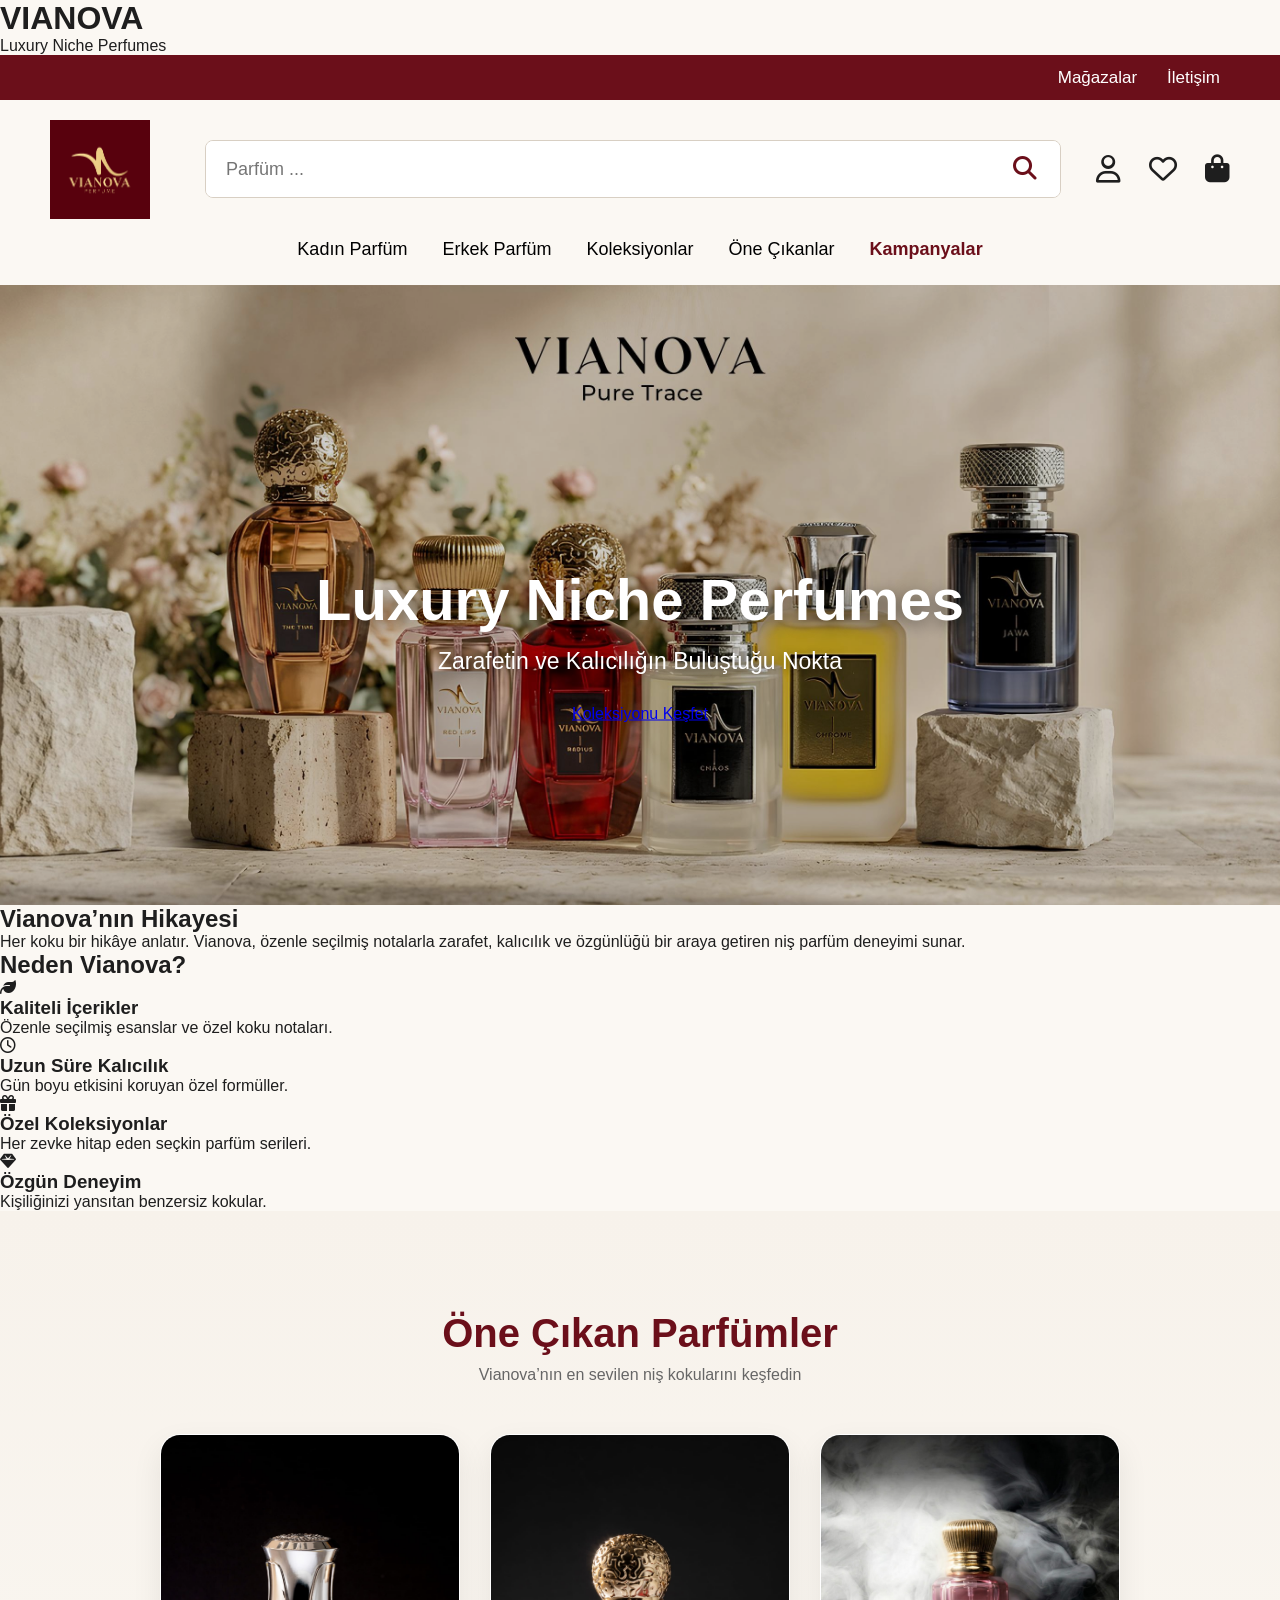
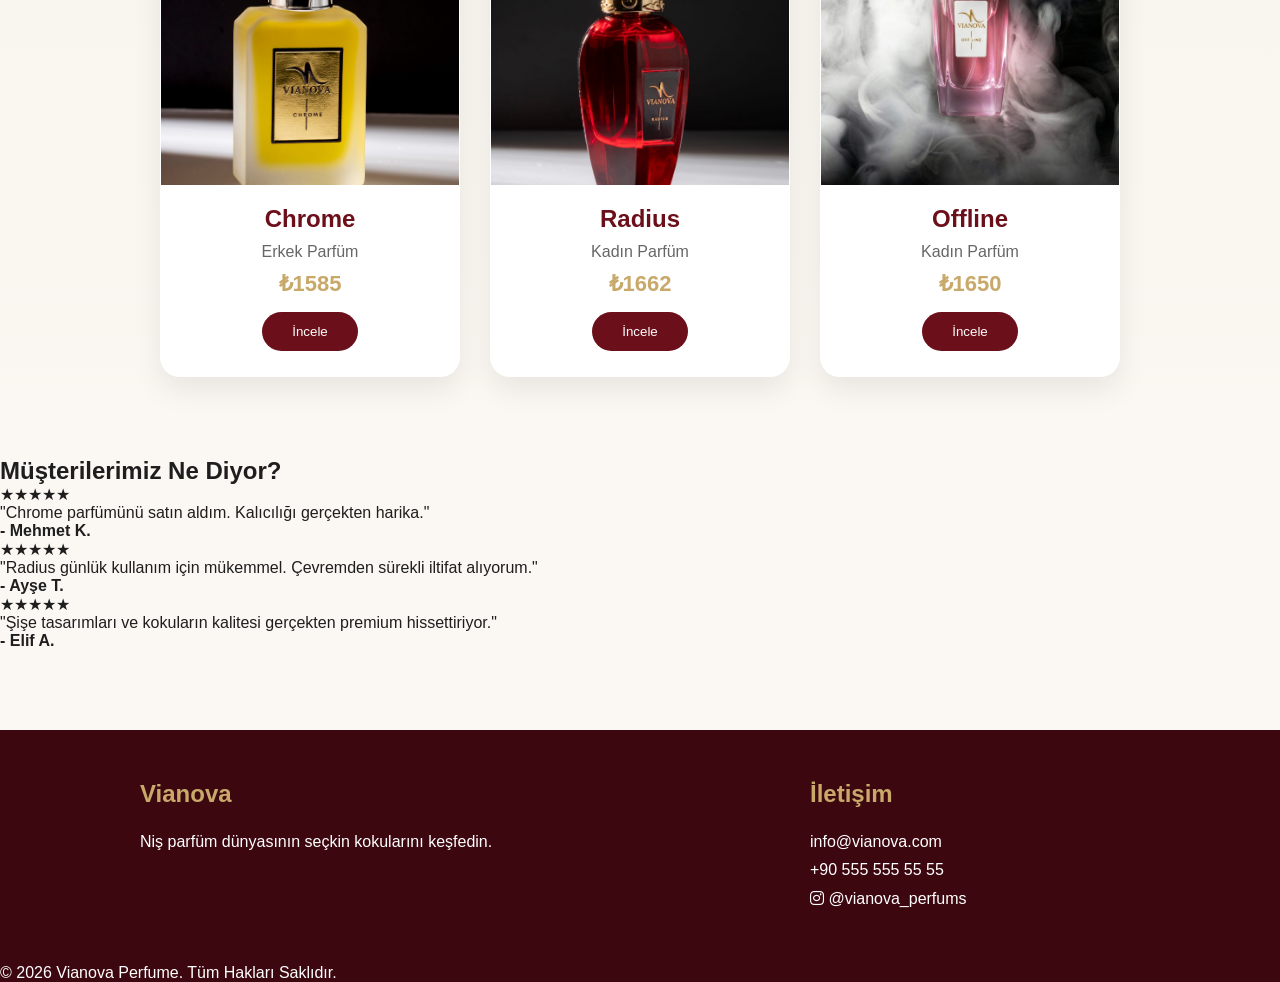
==== commit 32723eb9: "Update campaigns link to point to the correct HTML directory" ====
--- a/index.html
+++ b/index.html
@@ -45,7 +45,7 @@
         <a href="#"> Erkek Parfüm</a>
         <a href="#"> Koleksiyonlar</a>
         <a href="#">Öne Çıkanlar</a>
-        <a href="campaigns.html">Kampanyalar</a>
+        <a href="html/campaigns.html">Kampanyalar</a>
     </nav>
 
 </header>
--- a/style.css
+++ b/style.css
@@ -165,17 +165,16 @@
   text-shadow: 0 2px 10px rgba(0, 0, 0, 0.45);
 }
 
-.hero-overlay button,
-.hero-btn{
-    padding:15px 42px;
-    border:none;
-    border-radius:30px;
-    background:var(--gold);
-    color:var(--burgundy);
-    font-weight:bold;
-    cursor:pointer;
-    text-decoration:none;
-    display:inline-block;
+.hero-overlay button {
+  padding: 15px 42px;
+  border: none;
+  border-radius: 30px;
+  background: var(--gold);
+  color: var(--burgundy);
+  font-weight: bold;
+  font-size: 16px;
+  cursor: pointer;
+  transition: 0.3s;
 }
 
 .hero-overlay button:hover {
@@ -286,8 +285,6 @@
   text-align: left;
   padding-left: 120px;
 }
-
-
 .footer-section h3 {
   color: var(--gold);
   margin-bottom: 20px;
@@ -298,27 +295,12 @@
   color: white;
   line-height: 1.8;
   font-size: 16px;
-}
-.footer-section h3{
-    color:#d8b36a;
-    margin-bottom:20px;
-    font-size:24px;
-}
-
-.footer-section p{
-    color:#f7f2eb;
-    line-height:1.8;
-    font-size:16px;
-
-}
-
 
   .footer-section h3 {
     color: #d8b36a;
     margin-bottom: 20px;
     font-size: 24px;
   }
-
 
   .footer-section p {
     color: #f7f2eb;
@@ -1342,13 +1324,9 @@
   /* Kalp ikonuna hover efekti */
 
   .favorite-link:hover i {
-    transform: scale(1.2);
-    color: var(--burgundy);
-  }
-
-
-
-
+    transform: scale(1.15);
+  }
+}
 
 /* QUIZ POPUP */
 .quiz-popup {
@@ -1503,8 +1481,6 @@
 
 
 
-
-
 /* PRODUCT PAGE - VIANOVA THEME */
 
 .product-page {
@@ -1709,382 +1685,5 @@
   .product-page .products-container {
     width: 92%;
   }
-} 
-
-
-/* PRODUCT DETAIL PAGE - VIANOVA THEME */
-
-.product-detail-page {
-  background-color: var(--light-cream);
-  color: var(--text);
-}
-
-
-.product-detail-page * {
-  box-sizing: border-box;
-}
-
-.product-detail-page .products-header {
-  width: 100%;
-  background-color: var(--cream);
-  padding: 28px 60px;
-  border-bottom: 1px solid rgba(200, 169, 106, 0.35);
-}
-
-.product-detail-page .products-navbar {
-  display: flex;
-  justify-content: space-between;
-  align-items: center;
-}
-
-.product-detail-page .products-logo {
-  text-decoration: none;
-  font-size: 36px;
-  font-weight: 800;
-  letter-spacing: 6px;
-  color: var(--burgundy);
-}
-
-.product-detail-page .products-nav-links {
-  display: flex;
-  gap: 34px;
-}
-
-.product-detail-page .products-nav-links a {
-  text-decoration: none;
-  color: var(--text);
-  font-size: 17px;
-  font-weight: 500;
-}
-
-.product-detail-page .products-nav-links a:hover {
-  color: var(--burgundy);
-}
-
-.product-detail-page .detail-page {
-  width: 88%;
-  margin: 45px auto 90px;
-}
-
-.product-detail-page .back-link {
-  display: inline-block;
-  margin-bottom: 28px;
-  text-decoration: none;
-  color: var(--burgundy);
-  font-weight: 700;
-  font-size: 16px;
-}
-
-.product-detail-page .detail-container {
-  display: grid;
-  grid-template-columns: 1fr 1fr;
-  gap: 55px;
-  align-items: start;
-  background-color: #fff;
-  padding: 38px;
-  border-radius: 24px;
-  box-shadow: 0 12px 35px rgba(61, 7, 16, 0.12);
-}
-
-.product-detail-page .detail-images {
-  width: 100%;
-}
-
-.product-detail-page .main-detail-img {
-  width: 100%;
-  height: 560px;
-  object-fit: cover;
-  border-radius: 22px;
-  display: block;
-}
-
-.product-detail-page .thumbnail-row {
-  display: flex;
-  gap: 16px;
-  margin-top: 18px;
-}
-
-.product-detail-page .thumbnail-row img {
-  width: 110px;
-  height: 110px;
-  object-fit: cover;
-  border-radius: 14px;
-  cursor: pointer;
-  border: 2px solid transparent;
-  transition: 0.3s ease;
-}
-
-.product-detail-page .thumbnail-row img:hover {
-  border-color: var(--gold);
-  transform: scale(1.04);
-}
-
-.product-detail-page .category-tag {
-  display: inline-block;
-  background-color: var(--burgundy);
-  color: white;
-  padding: 6px 15px;
-  border-radius: 20px;
-  font-size: 13px;
-  margin-bottom: 14px;
-}
-
-.product-detail-page .detail-info h1 {
-  font-size: 48px;
-  color: var(--burgundy);
-  margin: 10px 0 10px;
-  font-weight: 800;
-  letter-spacing: 1px;
-}
-
-.product-detail-page .detail-brand,
-.product-detail-page .detail-scent {
-  color: #6b5a50;
-  font-size: 17px;
-  margin-bottom: 8px;
-}
-
-.product-detail-page .detail-price {
-  color: var(--gold);
-  font-size: 32px;
-  font-weight: 800;
-  margin: 20px 0;
-}
-
-.product-detail-page .detail-description {
-  font-size: 17px;
-  line-height: 1.8;
-  color: #3f3630;
-  margin-bottom: 30px;
-}
-
-.product-detail-page .notes-box {
-  background-color: var(--cream);
-  padding: 26px;
-  border-radius: 20px;
-  border: 1px solid rgba(200, 169, 106, 0.35);
-}
-
-.product-detail-page .notes-box h3 {
-  color: var(--burgundy);
-  font-size: 25px;
-  margin-bottom: 20px;
-}
-
-.product-detail-page .note-item {
-  margin-bottom: 16px;
-  color: #4f433e;
-  line-height: 1.6;
-}
-
-.product-detail-page .note-item strong {
-  display: block;
-  color: var(--dark-burgundy);
-  margin-bottom: 5px;
-}
-
-.product-detail-page .detail-error {
-  text-align: center;
-  padding: 80px 20px;
-}
-
-.product-detail-page .detail-error a {
-  color: var(--burgundy);
-  font-weight: bold;
-}
-
-@media (max-width: 900px) {
-  .product-detail-page .detail-container {
-    grid-template-columns: 1fr;
-    padding: 25px;
-  }
-
-  .product-detail-page .main-detail-img {
-    height: 430px;
-  }
-
-  .product-detail-page .detail-info h1 {
-    font-size: 36px;
-  }
-}
-
-@media (max-width: 768px) {
-  .product-detail-page .products-header {
-    padding: 22px 25px;
-  }
-
-  .product-detail-page .products-navbar {
-    flex-direction: column;
-    gap: 16px;
-  }
-
-  .product-detail-page .products-nav-links {
-    flex-wrap: wrap;
-    justify-content: center;
-    gap: 18px;
-  }
-
-  .product-detail-page .detail-page {
-    width: 92%;
-  }
-}
-
-
-:root{
-    --burgundy:#6b0f1a;
-    --dark-burgundy:#3d0710;
-    --gold:#c8a96a;
-    --cream:#f7f2eb;
-    --light-cream:#fbf8f3;
-    --text:#1e1e1e;
-    --soft-pink:#ead3dc;
-}
-
-.site-header{
-    width: 100%;
-    background: var(--light-cream);
-}
-
-.top-strip{
-    background: var(--burgundy);
-    color: white;
-    padding: 12px 40px;
-    display: flex;
-    justify-content: flex-end;
-    align-items: center;
-}
-
-.top-strip-right{
-    display: flex;
-    gap: 30px;
-}
-
-.top-strip a{
-    color: white;
-    text-decoration: none;
-    font-weight: 600;
-}
-
-.main-header{
-    display: flex;
-    align-items: center;
-    justify-content: space-between;
-    padding: 18px 48px;
-    background: var(--cream);
-    gap: 20px;
-}
-
-.logo-area{
-    flex-shrink: 0;
-}
-
-.site-logo{
-    width: 100px;
-    height: auto;
-    display: block;
-}
-
-.search-area{
-    flex: 1;
-    display: flex;
-    align-items: center;
-    background: white;
-    border: 1px solid #d7c7c7;
-    border-radius: 12px;
-    overflow: hidden;
-    max-width: 900px;
-    margin: 0 20px;
-}
-
-.header-search{
-    flex: 1;
-    border: none;
-    outline: none;
-    padding: 16px 20px;
-    font-size: 16px;
-    background: transparent;
-}
-
-.search-btn{
-    border: none;
-    background: transparent;
-    padding: 0 20px;
-    font-size: 24px;
-    cursor: pointer;
-    color: var(--burgundy);
-}
-
-.header-icons{
-    display: flex;
-    align-items: center;
-    gap: 22px;
-    font-size: 26px;
-    color: var(--text);
-}
-
-.main-nav{
-    display: flex;
-    justify-content: center;
-    gap: 55px;
-    padding: 18px 20px;
-    background: var(--cream);
-    border-top: 1px solid #e4d9d9;
-}
-
-.main-nav a{
-    text-decoration: none;
-    color: var(--text);
-    font-size: 18px;
-    font-weight: 500;
-}
-
-.main-nav a:hover{
-    color: var(--burgundy);
-}
-
-
-/* HEADER ICONS SAME AS HOME */
-
-.header-icons {
-  display: flex;
-  align-items: center;
-  gap: 24px;
-}
-
-.header-icons i {
-  font-size: 28px;
-  color: var(--text);
-  cursor: pointer;
-}
-
-.header-icons a {
-  text-decoration: none;
-  color: var(--text);
-}
-
-.favorite-link {
-  display: flex;
-  align-items: center;
-  gap: 8px;
-  font-size: 28px;
-  font-weight: 800;
-}
-
-.favorite-link span {
-  font-size: 28px;
-  font-weight: 800;
-}
-
-.cart-link {
-  display: flex;
-  align-items: center;
-}
-
-.header-icons i:hover,
-.favorite-link:hover,
-.cart-link:hover {
-  color: var(--burgundy);
-}
-
-
-
+}
+
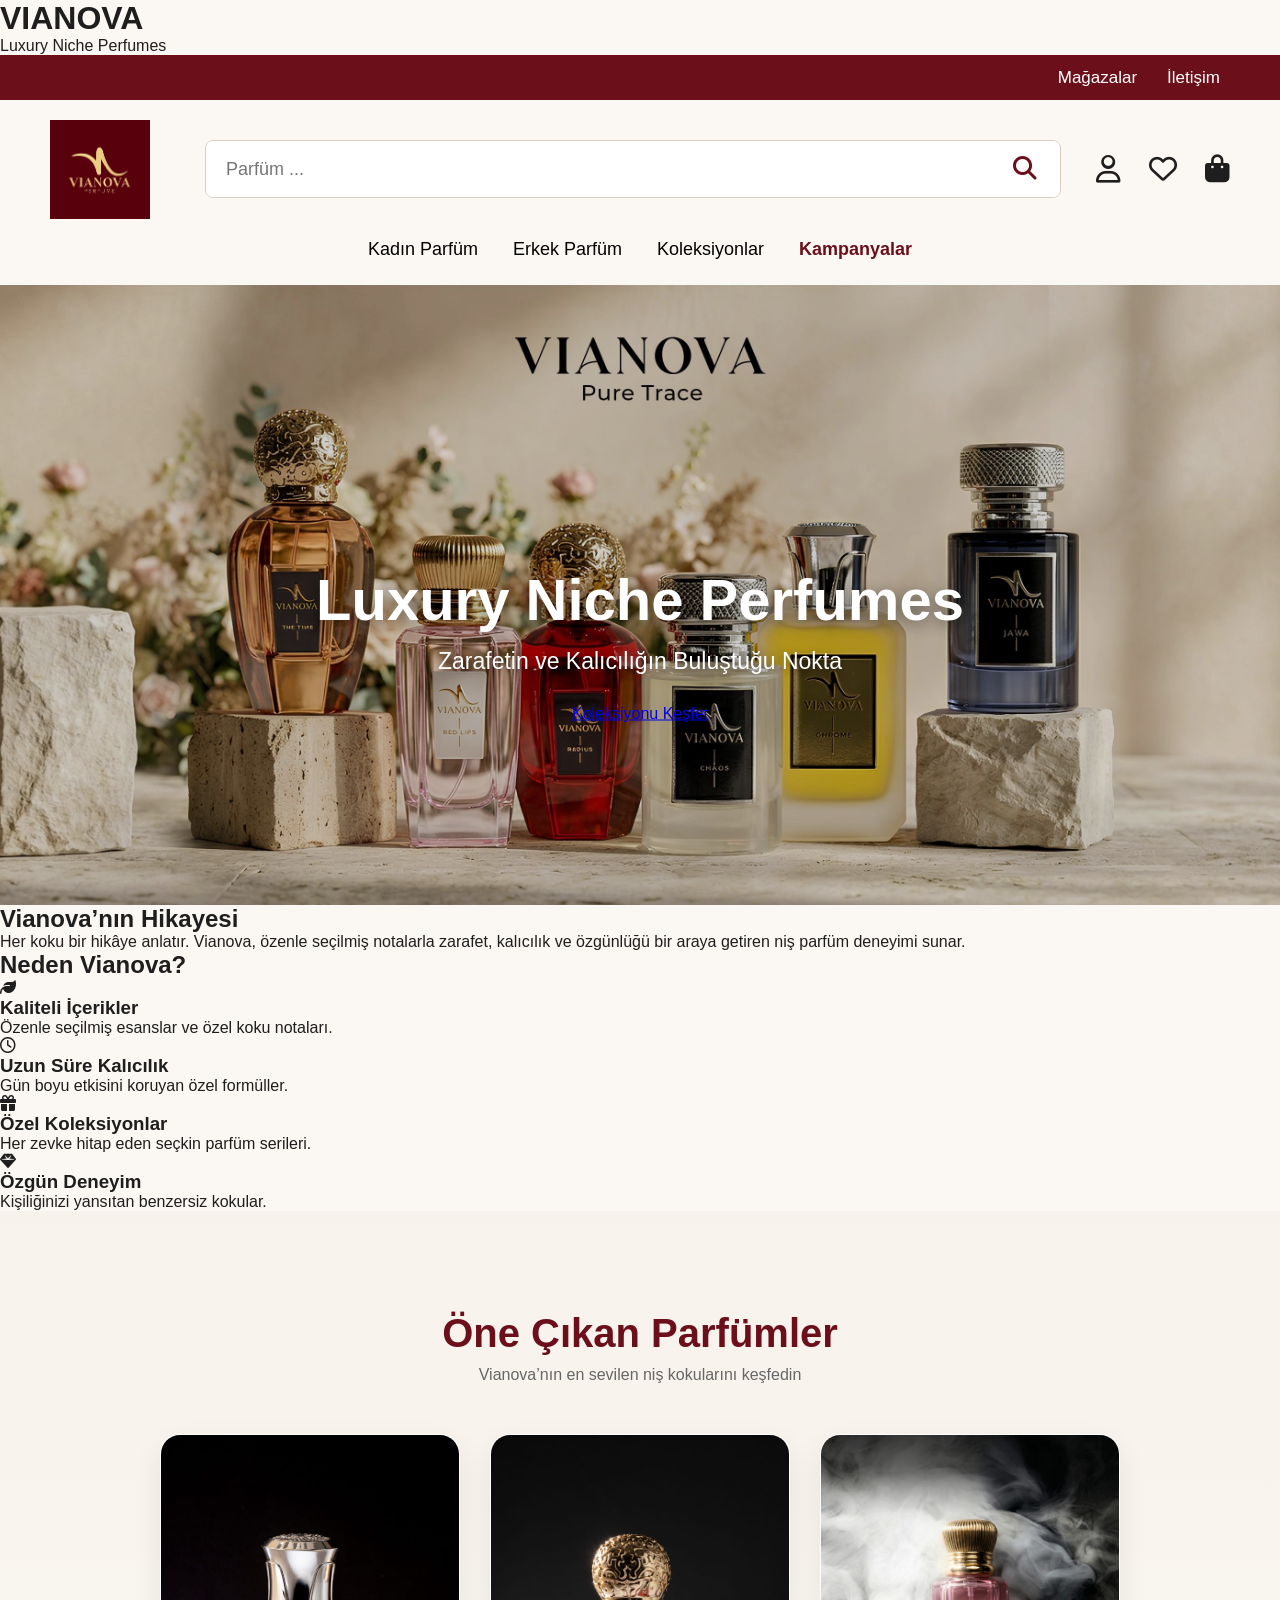
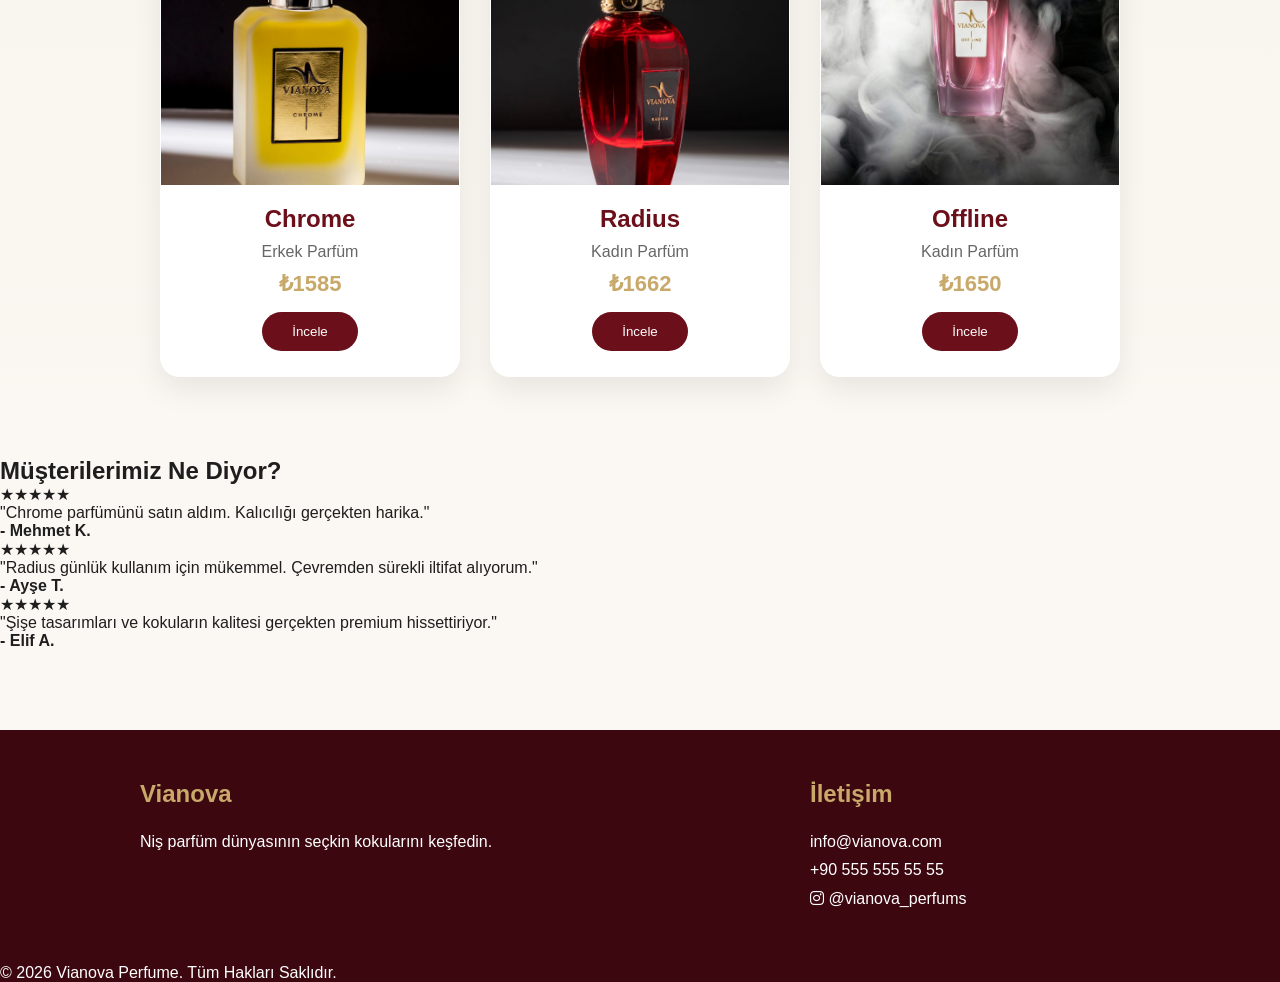
==== commit 6db0e8f4: "Remove "Öne Çıkanlar" link from the category menu in index.html" ====
--- a/index.html
+++ b/index.html
@@ -44,7 +44,6 @@
         <a href="#"> Kadın Parfüm</a>
         <a href="#"> Erkek Parfüm</a>
         <a href="#"> Koleksiyonlar</a>
-        <a href="#">Öne Çıkanlar</a>
         <a href="html/campaigns.html">Kampanyalar</a>
     </nav>
 
